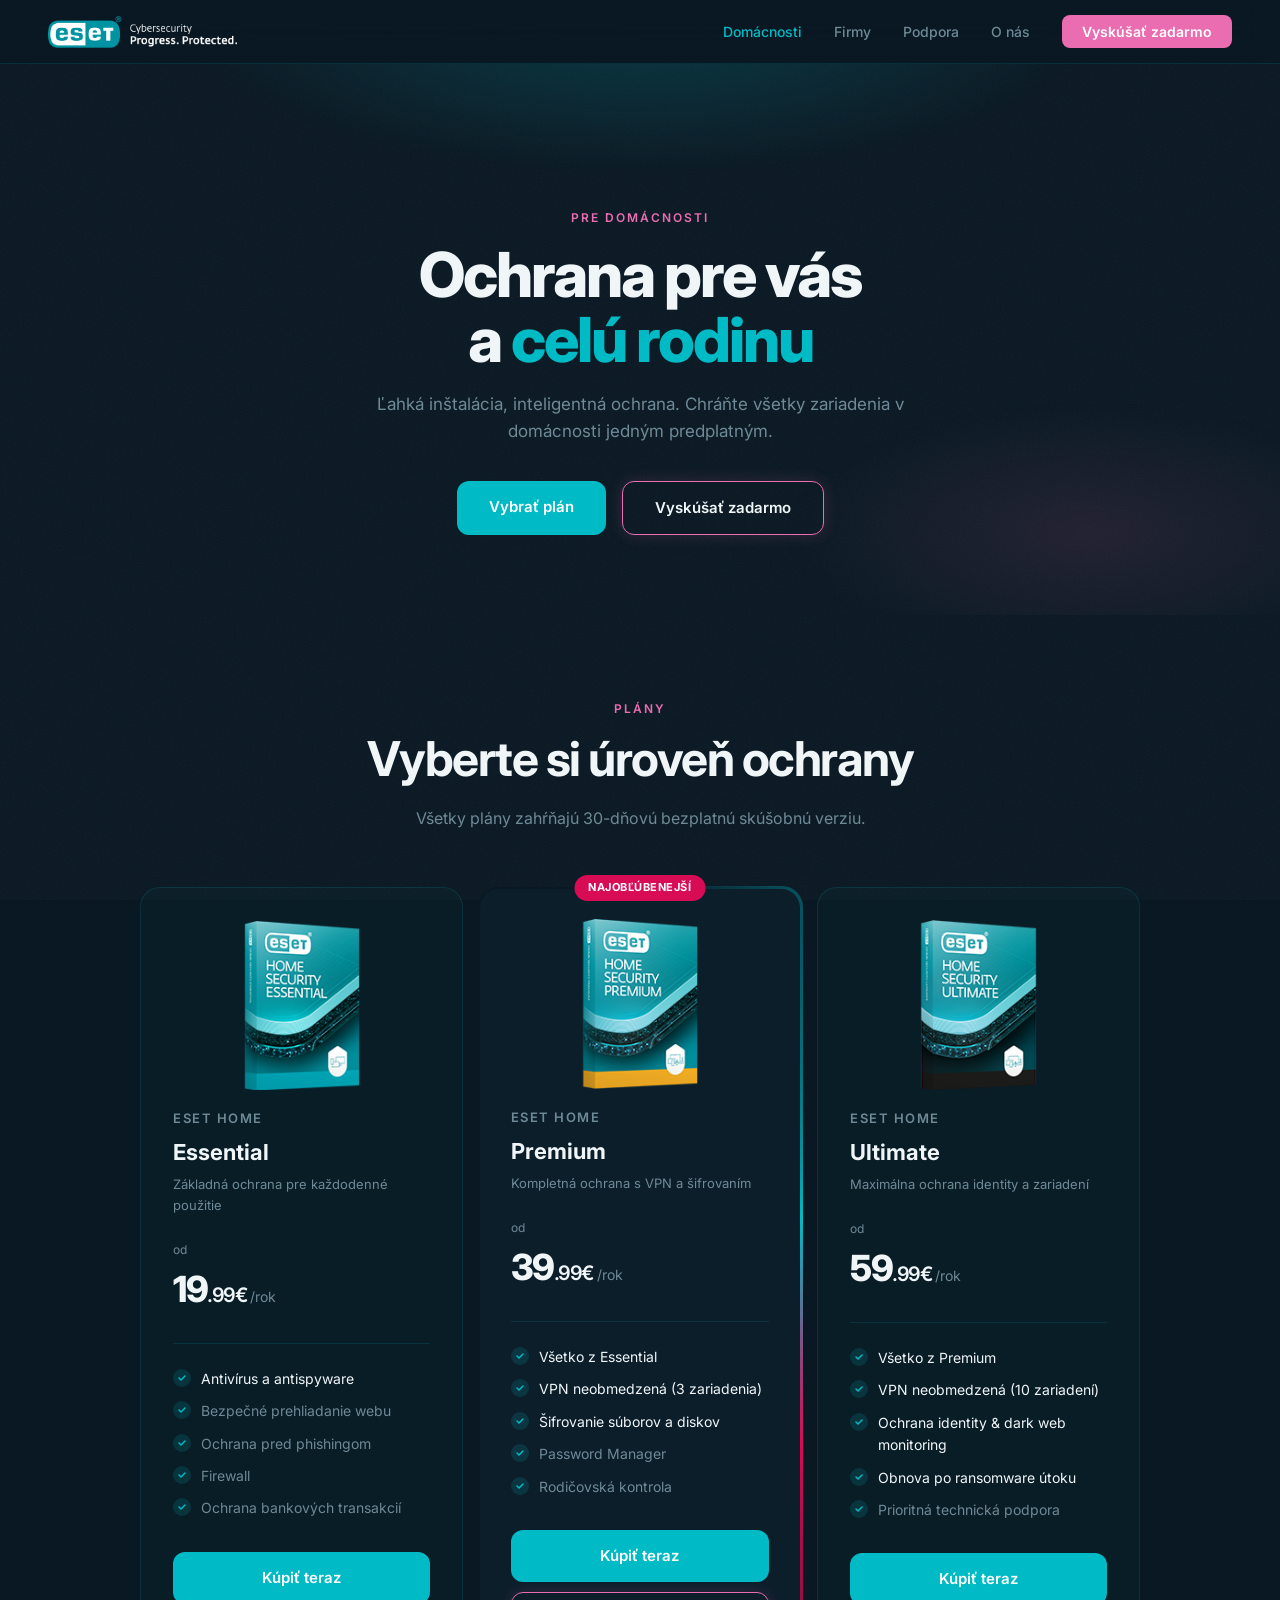
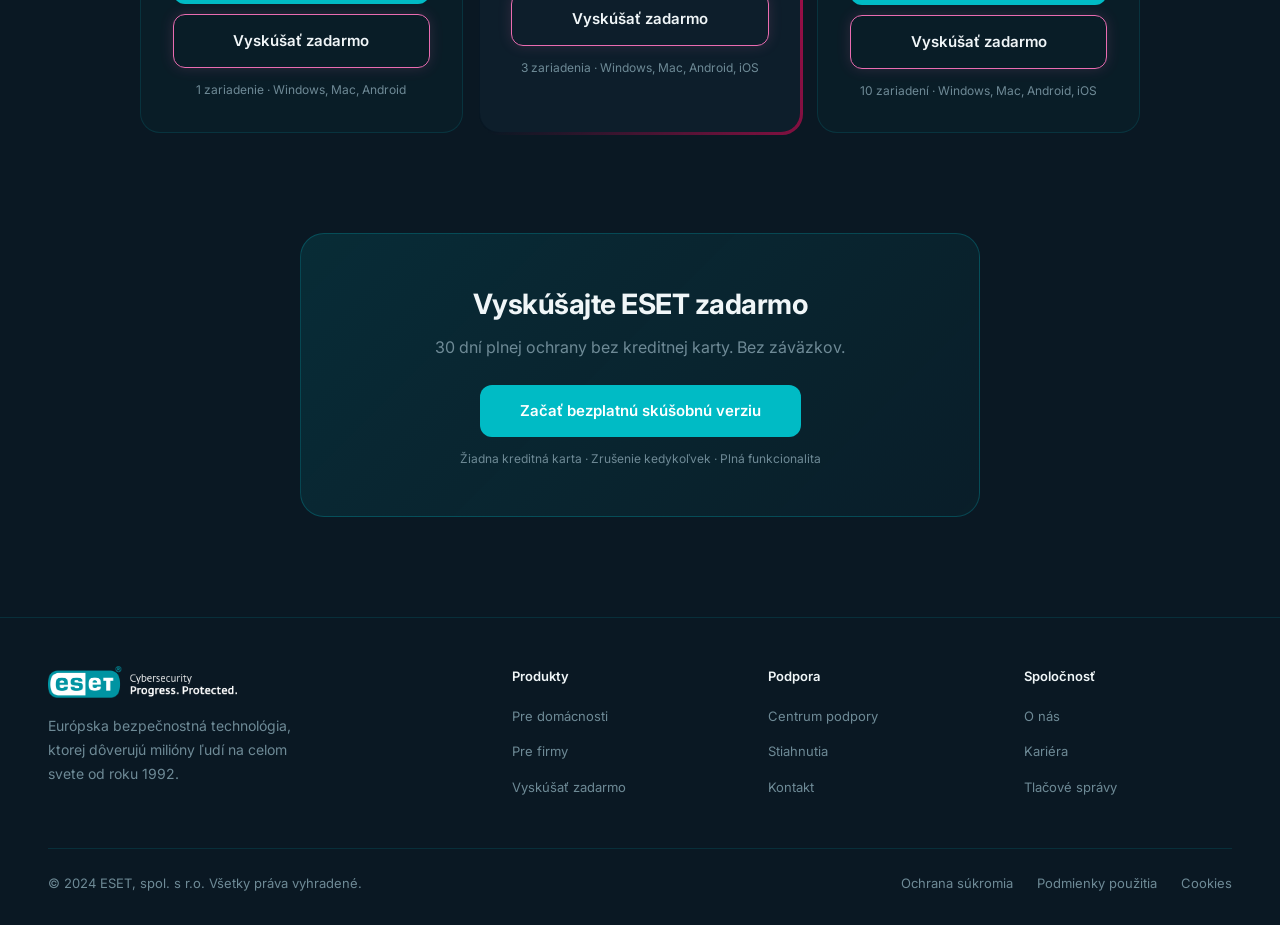
==== domacnosti.html @ 16eeedc4 "Rebuild nav with mobile-overlay fix + add subpages - Mobile menu moved outside <nav> as .mobile-nav " ====
<!DOCTYPE html>
<html lang="sk">
<head>
  <meta charset="UTF-8">
  <meta name="viewport" content="width=device-width, initial-scale=1.0">
  <title>ESET – Ochrana pre domácnosti</title>
  <link href="https://fonts.googleapis.com/css2?family=Inter:wght@300;400;500;600;700;800&display=swap" rel="stylesheet">
  <link rel="stylesheet" href="eset-redesign.css?v=20260508-sub">
</head>
<body>

  <div id="ambient"></div>

  <nav>
    <a href="index.html" class="nav-logo">
      <img src="eset-logo2.png" alt="ESET" style="height:32px;width:auto;">
    </a>
    <ul class="nav-links">
      <li><a href="domacnosti.html" style="color:#00BBC5">Domácnosti</a></li>
      <li><a href="firmy.html">Firmy</a></li>
      <li><a href="podpora.html">Podpora</a></li>
      <li><a href="o-nas.html">O nás</a></li>
      <li><a href="vybrat-plan.html" class="nav-cta">Vyskúšať zadarmo</a></li>
    </ul>
    <button class="nav-burger" id="navBurger" aria-label="Otvoriť menu" aria-expanded="false">
      <span></span><span></span><span></span>
    </button>
  </nav>
  <ul class="mobile-nav" id="mobileNav">
    <li><a href="domacnosti.html">Domácnosti</a></li>
    <li><a href="firmy.html">Firmy</a></li>
    <li><a href="podpora.html">Podpora</a></li>
    <li><a href="o-nas.html">O nás</a></li>
    <li><a href="vybrat-plan.html" class="nav-cta">Vyskúšať zadarmo</a></li>
  </ul>

  <!-- HERO -->
  <section class="page-hero">
    <div class="page-hero-bg"></div>
    <div class="page-hero-inner">
      <span class="section-label">Pre domácnosti</span>
      <h1 class="page-hero-title">Ochrana pre vás<br>a <em>celú rodinu</em></h1>
      <p class="page-hero-sub">Ľahká inštalácia, inteligentná ochrana. Chráňte všetky zariadenia v domácnosti jedným predplatným.</p>
      <div style="display:flex;gap:16px;justify-content:center;flex-wrap:wrap;">
        <a href="vybrat-plan.html" class="btn-hero-primary">Vybrať plán</a>
        <a href="vybrat-plan.html" class="btn-hero-secondary">Vyskúšať zadarmo</a>
      </div>
    </div>
  </section>

  <div class="section-glow-divider"></div>

  <!-- PRODUKTY -->
  <section class="products-section" style="padding-top:80px;">
    <div style="text-align:center;margin-bottom:56px;">
      <span class="section-label reveal">Plány</span>
      <h2 class="section-title reveal">Vyberte si úroveň ochrany</h2>
      <p class="section-sub reveal">Všetky plány zahŕňajú 30-dňovú bezplatnú skúšobnú verziu.</p>
    </div>
    <div class="cards-grid">

      <div class="card reveal">
        <img class="card-box" src="box-essential.png" alt="ESET HOME Security Essential" loading="lazy">
        <div class="card-name">ESET HOME</div>
        <div class="card-product">Essential</div>
        <div class="card-tagline">Základná ochrana pre každodenné použitie</div>
        <div class="card-price">
          <div class="price-label">od</div>
          <span class="price-amount">19<small style="font-size:20px;font-weight:600">.99€</small></span>
          <span class="price-period">/rok</span>
        </div>
        <div class="card-divider"></div>
        <ul class="feature-list">
          <li class="highlight"><span class="check"><svg viewBox="0 0 10 10" fill="none"><path d="M2 5l2 2 4-4" stroke="#00BBC5" stroke-width="1.5" stroke-linecap="round"/></svg></span>Antivírus a antispyware</li>
          <li><span class="check"><svg viewBox="0 0 10 10" fill="none"><path d="M2 5l2 2 4-4" stroke="#00BBC5" stroke-width="1.5" stroke-linecap="round"/></svg></span>Bezpečné prehliadanie webu</li>
          <li><span class="check"><svg viewBox="0 0 10 10" fill="none"><path d="M2 5l2 2 4-4" stroke="#00BBC5" stroke-width="1.5" stroke-linecap="round"/></svg></span>Ochrana pred phishingom</li>
          <li><span class="check"><svg viewBox="0 0 10 10" fill="none"><path d="M2 5l2 2 4-4" stroke="#00BBC5" stroke-width="1.5" stroke-linecap="round"/></svg></span>Firewall</li>
          <li><span class="check"><svg viewBox="0 0 10 10" fill="none"><path d="M2 5l2 2 4-4" stroke="#00BBC5" stroke-width="1.5" stroke-linecap="round"/></svg></span>Ochrana bankových transakcií</li>
        </ul>
        <a href="#" class="btn-primary">Kúpiť teraz</a>
        <a href="vybrat-plan.html" class="btn-secondary">Vyskúšať zadarmo</a>
        <div class="devices-info">1 zariadenie · Windows, Mac, Android</div>
      </div>

      <div class="card featured reveal">
        <div class="card-badge">NAJOBĽÚBENEJŠÍ</div>
        <img class="card-box" src="box-premium.png" alt="ESET HOME Security Premium" loading="lazy">
        <div class="card-name">ESET HOME</div>
        <div class="card-product">Premium</div>
        <div class="card-tagline">Kompletná ochrana s VPN a šifrovaním</div>
        <div class="card-price">
          <div class="price-label">od</div>
          <span class="price-amount">39<small style="font-size:20px;font-weight:600">.99€</small></span>
          <span class="price-period">/rok</span>
        </div>
        <div class="card-divider"></div>
        <ul class="feature-list">
          <li class="highlight"><span class="check"><svg viewBox="0 0 10 10" fill="none"><path d="M2 5l2 2 4-4" stroke="#00BBC5" stroke-width="1.5" stroke-linecap="round"/></svg></span>Všetko z Essential</li>
          <li class="highlight"><span class="check"><svg viewBox="0 0 10 10" fill="none"><path d="M2 5l2 2 4-4" stroke="#00BBC5" stroke-width="1.5" stroke-linecap="round"/></svg></span>VPN neobmedzená (3 zariadenia)</li>
          <li class="highlight"><span class="check"><svg viewBox="0 0 10 10" fill="none"><path d="M2 5l2 2 4-4" stroke="#00BBC5" stroke-width="1.5" stroke-linecap="round"/></svg></span>Šifrovanie súborov a diskov</li>
          <li><span class="check"><svg viewBox="0 0 10 10" fill="none"><path d="M2 5l2 2 4-4" stroke="#00BBC5" stroke-width="1.5" stroke-linecap="round"/></svg></span>Password Manager</li>
          <li><span class="check"><svg viewBox="0 0 10 10" fill="none"><path d="M2 5l2 2 4-4" stroke="#00BBC5" stroke-width="1.5" stroke-linecap="round"/></svg></span>Rodičovská kontrola</li>
        </ul>
        <a href="#" class="btn-primary">Kúpiť teraz</a>
        <a href="vybrat-plan.html" class="btn-secondary">Vyskúšať zadarmo</a>
        <div class="devices-info">3 zariadenia · Windows, Mac, Android, iOS</div>
      </div>

      <div class="card reveal">
        <img class="card-box" src="box-ultimate.png" alt="ESET HOME Security Ultimate" loading="lazy">
        <div class="card-name">ESET HOME</div>
        <div class="card-product">Ultimate</div>
        <div class="card-tagline">Maximálna ochrana identity a zariadení</div>
        <div class="card-price">
          <div class="price-label">od</div>
          <span class="price-amount">59<small style="font-size:20px;font-weight:600">.99€</small></span>
          <span class="price-period">/rok</span>
        </div>
        <div class="card-divider"></div>
        <ul class="feature-list">
          <li class="highlight"><span class="check"><svg viewBox="0 0 10 10" fill="none"><path d="M2 5l2 2 4-4" stroke="#00BBC5" stroke-width="1.5" stroke-linecap="round"/></svg></span>Všetko z Premium</li>
          <li class="highlight"><span class="check"><svg viewBox="0 0 10 10" fill="none"><path d="M2 5l2 2 4-4" stroke="#00BBC5" stroke-width="1.5" stroke-linecap="round"/></svg></span>VPN neobmedzená (10 zariadení)</li>
          <li class="highlight"><span class="check"><svg viewBox="0 0 10 10" fill="none"><path d="M2 5l2 2 4-4" stroke="#00BBC5" stroke-width="1.5" stroke-linecap="round"/></svg></span>Ochrana identity &amp; dark web monitoring</li>
          <li class="highlight"><span class="check"><svg viewBox="0 0 10 10" fill="none"><path d="M2 5l2 2 4-4" stroke="#00BBC5" stroke-width="1.5" stroke-linecap="round"/></svg></span>Obnova po ransomware útoku</li>
          <li><span class="check"><svg viewBox="0 0 10 10" fill="none"><path d="M2 5l2 2 4-4" stroke="#00BBC5" stroke-width="1.5" stroke-linecap="round"/></svg></span>Prioritná technická podpora</li>
        </ul>
        <a href="#" class="btn-primary">Kúpiť teraz</a>
        <a href="vybrat-plan.html" class="btn-secondary">Vyskúšať zadarmo</a>
        <div class="devices-info">10 zariadení · Windows, Mac, Android, iOS</div>
      </div>

    </div>
  </section>

  <div class="section-glow-divider"></div>

  <!-- BANNER -->
  <div class="trial-wrap">
    <div class="trial-banner">
      <h3>Vyskúšajte ESET zadarmo</h3>
      <p>30 dní plnej ochrany bez kreditnej karty. Bez záväzkov.</p>
      <a href="vybrat-plan.html" class="btn-primary">Začať bezplatnú skúšobnú verziu</a>
      <div class="trial-note">Žiadna kreditná karta · Zrušenie kedykoľvek · Plná funkcionalita</div>
    </div>
  </div>

  <!-- FOOTER -->
  <footer>
    <div class="footer-top">
      <div class="footer-brand">
        <a href="index.html" class="nav-logo"><img src="eset-logo2.png" alt="ESET" style="height:32px;width:auto;"></a>
        <p>Európska bezpečnostná technológia, ktorej dôverujú milióny ľudí na celom svete od roku 1992.</p>
      </div>
      <div class="footer-col"><h4>Produkty</h4><ul>
        <li><a href="domacnosti.html">Pre domácnosti</a></li>
        <li><a href="firmy.html">Pre firmy</a></li>
        <li><a href="vybrat-plan.html">Vyskúšať zadarmo</a></li>
      </ul></div>
      <div class="footer-col"><h4>Podpora</h4><ul>
        <li><a href="podpora.html">Centrum podpory</a></li>
        <li><a href="podpora.html#downloads">Stiahnutia</a></li>
        <li><a href="podpora.html#contact">Kontakt</a></li>
      </ul></div>
      <div class="footer-col"><h4>Spoločnosť</h4><ul>
        <li><a href="o-nas.html">O nás</a></li>
        <li><a href="#">Kariéra</a></li>
        <li><a href="#">Tlačové správy</a></li>
      </ul></div>
    </div>
    <div class="footer-bottom">
      <span>© 2024 ESET, spol. s r.o. Všetky práva vyhradené.</span>
      <div style="display:flex;gap:24px;"><a href="#">Ochrana súkromia</a><a href="#">Podmienky použitia</a><a href="#">Cookies</a></div>
    </div>
  </footer>

  <script>
    (function () {
      var burger = document.getElementById('navBurger');
      var menu   = document.getElementById('mobileNav');
      if (!burger || !menu) return;
      burger.addEventListener('click', function () {
        var open = menu.classList.toggle('open');
        burger.setAttribute('aria-expanded', open ? 'true' : 'false');
      });
      menu.querySelectorAll('a').forEach(function (a) {
        a.addEventListener('click', function () {
          menu.classList.remove('open');
          burger.setAttribute('aria-expanded', 'false');
        });
      });
      document.addEventListener('click', function (e) {
        if (!burger.contains(e.target) && !menu.contains(e.target)) {
          menu.classList.remove('open');
          burger.setAttribute('aria-expanded', 'false');
        }
      });
    })();

    /* Scroll reveal */
    (function () {
      var io = new IntersectionObserver(function(entries) {
        entries.forEach(function(e) {
          if (e.isIntersecting) { e.target.classList.add('in'); io.unobserve(e.target); }
        });
      }, { threshold: 0.15 });
      document.querySelectorAll('.reveal').forEach(function(el) { io.observe(el); });
    })();
  </script>
</body>
</html>
---- eset-redesign.css ----
/* =============================================================================
   ESET REDESIGN — Hlavný stylesheet
   Súbor: eset-redesign.css
   Prepojený s: eset-redesign.html cez <link rel="stylesheet" href="eset-redesign.css">
   ============================================================================= */


/* =============================================================================
   1. RESET & BOX MODEL
   -----------------------------------------------------------------------------
   ČO ROBÍ: Odstraňuje predvolené margin/padding všetkých prvkov a nastavuje
   box-sizing: border-box — čo znamená, že padding a border sa počítajú DO šírky
   prvku, nie navyše. Toto je štandardná základňa pre každý moderný projekt.

   ČO MÔŽEŠ MENIŤ:
   - Nič tu zvyčajne meniť nechceš, ide o nulový základ.

   PREPOJENÉ PRVKY: Každý HTML element (*), vrátane pseudo-elementov ::before a ::after
   ============================================================================= */
*, *::before, *::after {
  box-sizing: border-box;
  margin: 0;
  padding: 0;
}


/* =============================================================================
   2. DESIGN TOKENS — CSS CUSTOM PROPERTIES (premenné)
   -----------------------------------------------------------------------------
   ČO ROBÍ: Definuje globálne farebné premenné (tokeny) z oficiálnej ESET Brand
   palety 2023. Všetky farby na stránke sa odvolávajú na tieto premenné —
   stačí zmeniť jednu hodnotu tu a zmení sa všade.

   ČO MÔŽEŠ MENIŤ:
   - --teal-bright (#00BBC5): hlavná tyrkysová farba, CTA tlačidlá, linky, akcenty
   - --crimson (#D80B55): červená, používa sa na badge "Najobľúbenejší"
   - --crimson-light (#EA6CB1): ružová, sekundárne CTA, akcentový kontrast
   - --orange (#FEAA3A): hodnotenie hviezdičkami (★)
   - --dark (#0A1823): farba pozadia celej stránky
   - --text (#F0F6F8): farba základného textu
   - --text-muted (#6E8A96): šedivý/tlmený text (popisky, taglines)
   - --border: polopriesvitná tyrkysová linka — oddeľovače, okraje kariet
   - --card-bg: veľmi jemné tyrkysové pozadie kariet

   PREPOJENÉ PRVKY: :root (globálny selektor, dostupný všade)
   ============================================================================= */
:root {
  /* ESET Brand Turquoise škála */
  --teal-heavy:  #004B55;
  --teal-dark:   #00717F;
  --teal-mid:    #0095A1;
  --teal-bright: #00BBC5;
  --teal-light:  #87CFD3;

  /* ESET akcentové farby */
  --crimson:       #D80B55;
  --crimson-light: #EA6CB1;
  --orange:        #FEAA3A;
  --blue:          #00C0F2;

  /* ESET neutrálne tóny */
  --dark:       #0A1823;
  --dark-2:     #0d1e2b;
  --dark-3:     #122432;
  --blue-grey:  #414D55;
  --mid-grey:   #939BA1;
  --sky-grey:   #BDCFD7;
  --text:       #F0F6F8;
  --text-muted: #6E8A96;

  /* Sémantické aliasy — používaj tieto v komponentoch */
  --primary:      var(--teal-bright);
  --primary-dark: var(--teal-mid);
  --border:       rgba(0, 187, 197, 0.14);
  --card-bg:      rgba(0, 187, 197, 0.03);
  --glow:         rgba(0, 187, 197, 0.15);
}


/* =============================================================================
   3. GLOBÁLNE ŠTÝLY — html a body
   -----------------------------------------------------------------------------
   ČO ROBÍ: Nastavuje základný font, tmavé pozadie, svetlý text a plynné
   scrollovanie. overflow-x: hidden zabraňuje horizontálnemu scrollu,
   ktorý by mohli spôsobiť dekoratívne SVG progress shapes.

   ČO MÔŽEŠ MENIŤ:
   - font-family: prepni na iný Google font (napr. 'Syne' alebo 'Space Grotesk')
   - background (var(--dark)): farba pozadia celej stránky
   - line-height (1.6): výška riadku — väčšie číslo = vzduchy text

   PREPOJENÉ PRVKY: <html>, <body>
   ============================================================================= */
html {
  scroll-behavior: smooth;
  overflow-x: hidden;
}

body {
  font-family: 'Inter', sans-serif;
  background: var(--dark);
  color: var(--text);
  line-height: 1.6;
  overflow-x: hidden;
  width: 100%;
}


/* =============================================================================
   4. NAVIGÁCIA (NAVBAR)
   -----------------------------------------------------------------------------
   ČO ROBÍ: Fixa navigáciu na vrch obrazovky (position: fixed). Má
   polopriesvitné tmavé pozadie s blur efektom (glassmorphism) — obsah stránky
   pod ňou sa rozmaže. Vždy viditeľná aj pri scrollovaní.

   ČO MÔŽEŠ MENIŤ:
   - height (64px): výška navbaru — ak zmeníš, treba aj .scan-hud top: hodnotu
   - padding (0 48px): horizontálny odstup obsahu od okrajov
   - background rgba(10,24,35, 0.85): priehľadnosť navbaru (0.85 = 85% nepriehľadný)
   - backdrop-filter blur(16px): intenzita rozmazania pozadia pod navbarom
   - z-index (101): navbar musí byť nad všetkým ostatným

   PREPOJENÉ PRVKY: <nav> v HTML
   ============================================================================= */
nav {
  position: fixed;
  top: 0; left: 0; right: 0;
  z-index: 101;
  display: flex;
  align-items: center;
  justify-content: space-between;
  padding: 0 48px;
  height: 64px;
  background: rgba(10, 24, 35, 0.85);
  backdrop-filter: blur(16px);
  border-bottom: 1px solid var(--border);
  overflow: visible;
}

/* Logo wrapper odkaz */
.nav-logo {
  display: flex;
  align-items: center;
  gap: 10px;
  text-decoration: none;
}

/* Ikonka vedľa loga (fallback — používa sa len ak nie je obrázok) */
.nav-logo-icon {
  width: 32px;
  height: 32px;
  background: var(--primary);
  border-radius: 8px;
  display: flex;
  align-items: center;
  justify-content: center;
  font-weight: 800;
  font-size: 14px;
  color: white;
  letter-spacing: -0.5px;
}

/* Textový názov vedľa loga */
.nav-logo-text {
  font-weight: 700;
  font-size: 18px;
  color: var(--text);
  letter-spacing: 0.5px;
}

/* Zoznam odkazov v strede/pravo navbaru */
.nav-links {
  display: flex;
  align-items: center;
  gap: 32px;       /* vzdialenosť medzi položkami */
  list-style: none;
}

.nav-links a {
  color: var(--text-muted);
  text-decoration: none;
  font-size: 14px;
  font-weight: 500;
  transition: color 0.2s;
}

.nav-links a:hover { color: var(--text); }

/* CTA tlačidlo v navbare ("Vyskúšať zadarmo") */
.nav-cta {
  background: var(--crimson-light);
  color: white !important;
  padding: 8px 20px;
  border-radius: 8px;
  font-weight: 600 !important;
  transition: background 0.2s, box-shadow 0.2s !important;
}

.nav-cta:hover {
  background: #d45a9e !important;
  box-shadow: 0 4px 16px rgba(234, 108, 177, 0.3) !important;
}

/* Burger — visible only on mobile */
.nav-burger {
  display: none;
  background: transparent;
  border: 0;
  cursor: pointer;
  width: 40px;
  height: 40px;
  padding: 8px;
  position: relative;
}
.nav-burger span {
  display: block;
  width: 22px;
  height: 2px;
  margin: 4px auto;
  background: var(--text);
  border-radius: 2px;
  transition: transform 0.25s, opacity 0.25s;
}
.nav-burger[aria-expanded="true"] span:nth-child(1) {
  transform: translateY(6px) rotate(45deg);
}
.nav-burger[aria-expanded="true"] span:nth-child(2) {
  opacity: 0;
}
.nav-burger[aria-expanded="true"] span:nth-child(3) {
  transform: translateY(-6px) rotate(-45deg);
}

@media (max-width: 768px) {
  nav {
    padding: 0 20px;
  }
  .nav-links { display: none; }
  .nav-burger { display: block; }

  /* ── HERO mobile ── */
  .hero {
    padding: 100px 20px 60px;
  }
  .hero h1 {
    font-size: clamp(34px, 9vw, 46px);
    letter-spacing: -1.5px;
    line-height: 1.08;
  }
  .hero-sub {
    font-size: 15px;
    line-height: 1.55;
    margin-bottom: 28px;
    padding: 0 4px;
  }

  /* Badge ticker — fluid width, smaller text */
  .hero-badge {
    width: auto;
    max-width: 96vw;
    font-size: 11px;
    padding: 5px 14px;
    perspective: 380px;
  }
  .ticker-status { font-size: 10px; }
  .ticker-text {
    width: 200px;
    font-size: 11px;
  }

  /* CTAs stack vertically */
  .hero-ctas {
    flex-direction: column;
    width: 100%;
    max-width: 320px;
    gap: 10px;
    margin-bottom: 36px;
  }
  .btn-hero-primary,
  .btn-hero-secondary {
    width: 100%;
    text-align: center;
    padding: 13px 20px;
    font-size: 14px;
  }

  /* Awards image */
  .hero-badges {
    margin-top: 24px;
    margin-bottom: 22px;
  }
  .hero-badges-img {
    max-width: 78vw;
  }

  /* Stats: drop divider, tighter layout */
  .hero-stats {
    gap: 16px;
    width: 100%;
    justify-content: space-around;
    margin-bottom: 0;
  }
  .stat { flex: 1; max-width: 110px; min-width: 0; }
  .stat-num {
    font-size: 19px;
    letter-spacing: -0.5px;
    font-variant-numeric: tabular-nums;
  }
  .stat-label {
    font-size: 10px;
    line-height: 1.3;
    white-space: normal;
  }
  .stat-divider { display: none; }

  /* Hero render on mobile — transparent PNG (rembg cut), no blend mode,
     subtle teal drop-shadow for atmosphere */
  .hero-render {
    opacity: 0.40;
    mix-blend-mode: normal;
    object-position: 35% 50%;
    animation: heroRenderZoomMobile 50s ease-in-out infinite;
    -webkit-mask-image: none;
            mask-image: none;
    filter:
      drop-shadow(0 0 24px rgba(0, 187, 197, 0.40))
      drop-shadow(0 0 60px rgba(0, 187, 197, 0.20));
  }

  /* Scan HUD on mobile — fixed INSIDE navbar (between logo and burger), can't collide with hero pill */
  .scan-hud {
    position: fixed;
    top: 18px;
    right: 60px;          /* leave space for burger (burger ~40px wide at right:20px) */
    left: auto;
    bottom: auto;
    gap: 2px;
    z-index: 110;         /* above navbar's z-index 101 */
    align-items: flex-end;
  }
  .hud-label { font-size: 8px; letter-spacing: 1.5px; }
  .hud-val   { font-size: 10px; }
  .hud-bar   { width: 50px; height: 1.5px; }
  .hud-dot   { width: 4px; height: 4px; }

  /* Main content (ticker, headline, sub, CTAs) — nudged UP */
  .hero-badge,
  .hero h1,
  .hero-sub,
  .hero-ctas {
    position: relative;
    top: 30px;
  }
  /* Awards + stats — downward nudge */
  .hero-badges,
  .hero-stats {
    position: relative;
    top: 60px;
  }
}

/* Mobile — no horizontal translate; tight Y motion within safe bounds.
   Pill curve stays fully inside viewport at all times. */
@keyframes heroRenderZoomMobile {
  0%, 100% { transform: scale(1.40); }
  50%      { transform: translate(0, -30px) scale(1.55); }
}

/* ── Small phones (≤430px) ── */
@media (max-width: 430px) {
  .hero h1  { font-size: clamp(30px, 8.5vw, 40px); }
  .hero-sub { font-size: 14px; }
  .ticker-text { width: 170px; font-size: 10px; }
  .ticker-status { font-size: 9px; letter-spacing: 0.6px; }
  .hero-badge { padding: 4px 12px; }
  .stat-num { font-size: 20px; }
  .stat-label { font-size: 10px; }
  .hero-stats { gap: 12px; }
}

/* ── Very small (≤360px) ── */
@media (max-width: 360px) {
  .hero { padding: 96px 16px 56px; }
  .hero h1 { font-size: 28px; }
  .ticker-text { width: 145px; font-size: 9px; }
  .stat-num { font-size: 18px; }
  .stat-label { font-size: 9px; }
}


/* =============================================================================
   5. HERO SEKCIA — kontajner
   -----------------------------------------------------------------------------
   ČO ROBÍ: Nastavuje hero na celú výšku okna (100vh), centruje obsah
   vertikálne aj horizontálne. overflow: hidden orezáva dekoratívne elementy
   (SVG shield, canvas), aby nevyčnievali von.

   ČO MÔŽEŠ MENIŤ:
   - min-height (100vh): zmenši na 85vh ak chceš kratší hero
   - padding-top (120px): priestor nad obsahom (navbar má 64px, takže 120px je bezpečné)
   - padding-bottom (80px): priestor pod obsahom hero pred ďalšou sekciou

   PREPOJENÉ PRVKY: <section class="hero"> v HTML
   ============================================================================= */
.hero {
  min-height: 100vh;
  display: flex;
  flex-direction: column;
  align-items: center;
  justify-content: center;
  text-align: center;
  padding: 120px 24px 80px;
  position: relative;
  overflow: visible;
  /* clip top + sides hard, but allow bottom overflow ~30vh into next section */
  clip-path: inset(0 0 -30vh 0);
  cursor: pointer;
}


/* Gradientové pozadie hero — vrstvené radiálne gradienty */
/* ČO ROBÍ: Vytvára farebné svietiace oblasti v hero — tyrkys hore, ružová dole-vľavo */
/* ČO MÔŽEŠ MENIŤ: opacity (0.28, 0.12, 0.18) — intenzita svitu každej oblasti */
.hero-bg {
  position: absolute;
  inset: 0;
  background:
    radial-gradient(ellipse 70% 55% at 50% -5%, rgba(0, 149, 161, 0.28) 0%, transparent 60%),
    radial-gradient(ellipse 40% 40% at 15% 85%, rgba(216, 11, 85, 0.12) 0%, transparent 60%),
    radial-gradient(ellipse 50% 50% at 90% 70%, rgba(0, 75, 85, 0.18) 0%, transparent 60%);
}

/* Transparent-bg cyber render — slow ken-burns zoom */
.hero-render {
  position: absolute;
  inset: 0;
  width: 100%;
  height: 100%;
  object-fit: cover;
  object-position: 50% 40%;
  opacity: 0.38;
  pointer-events: none;
  z-index: 0;
  transform-origin: 50% 40%;
  animation: heroRenderZoom 50s ease-in-out infinite;
  filter:
    drop-shadow(0 0 60px rgba(0, 187, 197, 0.40))
    drop-shadow(0 0 140px rgba(0, 187, 197, 0.22));
}

@keyframes heroRenderZoom {
  0%, 100% { transform: scale(1.30); }
  50%      { transform: translate(0, -40px) scale(1.50); }
}


/* =============================================================================
   6. HERO CANVAS — particle network
   -----------------------------------------------------------------------------
   ČO ROBÍ: Fullscreen canvas element pre animovanú sieť bodov (particles)
   a scan líniu. Celá animácia beží v JavaScripte na konci HTML súboru.

   ČO MÔŽEŠ MENIŤ (v JS sekcii v HTML, nie tu):
   - COUNT (68): počet bodov v sieti — viac = hustejšia sieť, ale náročnejšie
   - LINK_DIST (128): maximálna vzdialenosť pre spojenie bodov líniou
   - SPEED (0.26): rýchlosť pohybu bodov
   - SCAN_DUR (6500): trvanie jedného scanu v ms (6.5 sekundy)
   - HOLD_DUR (1800): pauza na konci scanu pred reštartom

   PREPOJENÉ PRVKY: <canvas id="hero-canvas"> v HTML
   ============================================================================= */
#hero-canvas {
  position: absolute;
  inset: 0;
  width: 100%;
  height: 100%;
}


/* =============================================================================
   7. SCAN HUD — bezpečnostný status displej
   -----------------------------------------------------------------------------
   ČO ROBÍ: Malý UI prvok v pravom hornom rohu hero sekcie, ktorý zobrazuje
   stav skenovania (INICIALIZÁCIA → SKENUJE → BEZPEČNÉ). Animuje sa synchrónne
   s canvas scan líniou. pointer-events: none zabraňuje blokovaniu kliknutí.

   ČO MÔŽEŠ MENIŤ:
   - top (88px): vzdialenosť od vrchu okna — musí byť aspoň 64px (výška navbaru)
   - right (32px): vzdialenosť od pravého okraja
   - Farby v .hud-label.safe (#4ade80): zelená farba pri "BEZPEČNÉ" stave

   PREPOJENÉ PRVKY: <div class="scan-hud" id="scan-hud"> a jeho potomkovia
   ============================================================================= */
.scan-hud {
  position: absolute;
  top: 88px;
  right: 32px;
  display: flex;
  flex-direction: column;
  align-items: flex-end;
  gap: 4px;
  z-index: 2;
  pointer-events: none;
  font-family: 'Inter', monospace;
}

.hud-row {
  display: flex;
  align-items: center;
  gap: 8px;
}

/* Štítok stavu (INICIALIZÁCIA / SKENUJE / BEZPEČNÉ) */
.hud-label {
  font-size: 9px;
  font-weight: 700;
  letter-spacing: 2px;
  text-transform: uppercase;
  color: var(--teal-bright);
  opacity: 0.7;
}

/* Zelená verzia pri dokončenom skene */
.hud-label.safe { color: #4ade80; }

/* Percentuálna hodnota / "0 HROZIEB" */
.hud-val {
  font-size: 11px;
  font-weight: 700;
  color: var(--text);
  letter-spacing: 1px;
  font-variant-numeric: tabular-nums;
}

/* Progress bar kontajner */
.hud-bar {
  width: 80px;
  height: 2px;
  background: rgba(0, 187, 197, 0.15);
  border-radius: 2px;
  overflow: hidden;
}

/* Výplň progress baru — animuje sa cez JS (style.width) */
.hud-bar-fill {
  height: 100%;
  background: linear-gradient(90deg, #00BBC5, #EA6CB1);
  border-radius: 2px;
  transition: width 0.1s linear;
}

/* Pulzujúci indikátor bodka */
.hud-dot {
  width: 5px;
  height: 5px;
  border-radius: 50%;
  background: var(--teal-bright);
  animation: pulse 1.2s infinite;
}

/* Zelená statická bodka pri "BEZPEČNÉ" */
.hud-dot.safe { background: #4ade80; animation: none; }


/* =============================================================================
   9. HERO — mriežka pozadia (grid)
   -----------------------------------------------------------------------------
   ČO ROBÍ: Jemná tyrkysová čiarkovaná mriežka v hero pozadí, viditeľná len
   v strede (mask-image ju fadeuje pri okrajoch). Čisto dekoratívna.

   ČO MÔŽEŠ MENIŤ:
   - background-size (56px 56px): veľkosť bunky mriežky
   - rgba opacity (0.05): viditeľnosť mriežky — viac = výraznejšia
   - mask-image elipsa: zmeň % hodnoty pre väčšiu/menšiu viditeľnú oblasť

   PREPOJENÉ PRVKY: <div class="hero-grid"> vnútri .hero
   ============================================================================= */
.hero-grid {
  position: absolute;
  inset: 0;
  background-image:
    linear-gradient(rgba(0, 187, 197, 0.05) 1px, transparent 1px),
    linear-gradient(90deg, rgba(0, 187, 197, 0.05) 1px, transparent 1px);
  background-size: 56px 56px;
  mask-image: radial-gradient(ellipse 90% 90% at 50% 50%, black 20%, transparent 80%);
}


/* =============================================================================
   10. HERO — shield watermark
   -----------------------------------------------------------------------------
   ČO ROBÍ: Veľký polopriesvitný SVG štít za textom hero sekcie. Pôsobí ako
   vodotlač / brand element. opacity: 0.055 ho robí sotva viditeľným — zámerné.

   ČO MÔŽEŠ MENIŤ:
   - opacity (0.055): zvýš na 0.10 pre viditeľnejší štít
   - width/height (520px / 580px): veľkosť štítu
   - right (-60px): posun vpravo — záporné vyčnieva mimo container
   - top / translateY: vertikálne zarovnanie

   PREPOJENÉ PRVKY: <svg class="hero-shield"> v HTML
   ============================================================================= */
.hero-shield {
  display: none;
}


/* =============================================================================
   11. HERO — badge, animácia pulse
   -----------------------------------------------------------------------------
   ČO ROBÍ: Malá pilulka nad nadpisom ("30 rokov na čele kybernetickej...").
   Obsahuje pulzujúcu bodku (animácia pulse). Z-index 2 zabezpečuje, že je
   nad canvas a grid vrstvami.

   ČO MÔŽEŠ MENIŤ:
   - background rgba opacity: priehľadnosť pilulky
   - font-size (13px): veľkosť textu v badge
   - margin-bottom (32px): vzdialenosť pod badge pred nadpisom

   PREPOJENÉ PRVKY: <div class="hero-badge"> a <span class="hero-badge-dot">
   ============================================================================= */
.hero-badge {
  display: inline-flex;
  align-items: center;
  gap: 8px;
  background: rgba(0, 187, 197, 0.1);
  border: 1px solid rgba(0, 187, 197, 0.3);
  color: var(--teal-light);
  font-size: 13px;
  font-weight: 500;
  padding: 6px 16px;
  border-radius: 100px;
  margin-bottom: 32px;
  position: relative;
}

.hero-badge-dot {
  width: 6px;
  height: 6px;
  background: var(--crimson-light);
  border-radius: 50%;
  animation: pulse 2s infinite;
}

/* Keyframe animácia — zdieľaná s .hud-dot */
@keyframes pulse {
  0%, 100% { opacity: 1; transform: scale(1); }
  50% { opacity: 0.5; transform: scale(1.3); }
}

/* Všetky obsahové elementy hero musia byť nad canvas (z-index: 2) */
.hero-badge, .hero h1, .hero-sub, .hero-ctas, .hero-badges, .hero-stats {
  position: relative;
  z-index: 2;
}

/* =============================================================================
   11b. HERO — security award badges
   -----------------------------------------------------------------------------
   ČO ROBÍ: Pás s oceneniami (AV-TEST, SE Labs AAA, AV-Comparatives, Canalys)
   medzi CTA tlačidlami a štatistikami. Obrázok je PNG s transparentným
   pozadím — odtiene šedej sa na tmavom pozadí javia ako biele/svetlosivé.

   ČO MÔŽEŠ MENIŤ:
   - .hero-badges-img max-width (560px): šírka pásu odznakov
   - opacity (0.55): viditeľnosť — zvýš pre výraznejšie odznaky
   - margin-bottom (40px): medzera pod odznakami pred štatistikami

   PREPOJENÉ PRVKY: <div class="hero-badges"> a <img class="hero-badges-img">
   ============================================================================= */
/* Ghost spacer — preserves the height that badges+stats used to take
   in flex flow, so main-content centering doesn't shift down */
.hero-flex-spacer {
  height: 230px;
  pointer-events: none;
  flex-shrink: 0;
}

/* Awards + stats — absolute, lower in hero
   (doesn't grow hero, doesn't move centered main) */
.hero-bottom-bar {
  position: absolute;
  left: 0; right: 0;
  bottom: 200px;
  display: flex;
  flex-direction: column;
  align-items: center;
  gap: 24px;
  padding: 0 24px;
  z-index: 5;
  pointer-events: none;
}
.hero-bottom-bar > * { pointer-events: auto; }

.hero-badges {
  margin-bottom: 0;
}

.hero-badges-img {
  max-width: 560px;
  width: 100%;
  opacity: 0.55;
  filter: brightness(1.1);
}


/* =============================================================================
   12. HERO — nadpis h1
   -----------------------------------------------------------------------------
   ČO ROBÍ: Hlavný nadpis hero sekcie. clamp() zabezpečuje fluid typography —
   automaticky sa zmenšuje na mobiloch a rastie na veľkých displejoch.
   .accent trieda zvýrazní slovo tyrkysovou farbou s podčiarknutím gradientom.

   ČO MÔŽEŠ MENIŤ:
   - clamp(42px, 6vw, 82px): min/preferovaná/max veľkosť písma
   - letter-spacing (-2.5px): záporná medzera — tesný moderný look; zmeň na 0 pre normálny
   - .accent::after gradient: farby podčiarkovania — ľavá farba (crimson), pravá (teal)

   PREPOJENÉ PRVKY: <h1> v .hero, <span class="accent"> vnútri h1
   ============================================================================= */
.hero h1 {
  font-size: clamp(42px, 6vw, 82px);
  font-weight: 800;
  line-height: 1.05;
  letter-spacing: -2.5px;
  margin-bottom: 24px;
  position: relative;
  text-shadow:
    0 2px 30px rgba(10, 24, 35, 0.85),
    0 0 70px rgba(10, 24, 35, 0.65),
    0 0 100px rgba(0, 187, 197, 0.22);
}

.hero-sub {
  text-shadow:
    0 1px 14px rgba(10, 24, 35, 0.8),
    0 0 40px rgba(10, 24, 35, 0.55);
}

.hero h1 .accent {
  color: var(--teal-bright);
  position: relative;
}

/* Gradientová podčiara pod akcentovaným textom */
.hero h1 .accent::after {
  content: '';
  position: absolute;
  bottom: -4px;
  left: 0; right: 0;
  height: 3px;
  background: linear-gradient(90deg, var(--crimson), var(--teal-bright), transparent);
  border-radius: 2px;
}


/* =============================================================================
   13. HERO — podnadpis, CTA tlačidlá, štatistiky
   -----------------------------------------------------------------------------
   ČO ROBÍ: Popis pod nadpisom, dve akčné tlačidlá, a tri štatistiky
   (99.9%, 11 R&D centier, 4.6★) oddelené vertikálnymi čiarkami.

   ČO MÔŽEŠ MENIŤ:
   - .hero-sub max-width (560px): šírka textu popisu — užšie = kratšie riadky
   - .btn-hero-primary background (var(--primary)): farba hlavného CTA
   - .btn-hero-secondary border-color: farba rámčeka sekundárneho CTA
   - .hero-stats gap (48px): vzdialenosť medzi štatistikami
   - .stat-num font-size (28px): veľkosť čísla v štatistike

   PREPOJENÉ PRVKY:
   - <p class="hero-sub">
   - <div class="hero-ctas"> obsahujúci .btn-hero-primary a .btn-hero-secondary
   - <div class="hero-stats"> obsahujúci .stat-num, .stat-label, .stat-divider
   ============================================================================= */
.hero-sub {
  font-size: clamp(16px, 2vw, 20px);
  color: var(--text-muted);
  max-width: 560px;
  margin-bottom: 48px;
  font-weight: 400;
  position: relative;
}

.hero-ctas {
  display: flex;
  gap: 12px;
  margin-bottom: 48px;
  position: relative;
}

/* Primárne CTA tlačidlo — tyrkysové, celé zafarbené */
.btn-hero-primary {
  padding: 14px 32px;
  background: var(--primary);
  color: white;
  border-radius: 12px;
  font-size: 15px;
  font-weight: 600;
  text-decoration: none;
  transition: background 0.2s, box-shadow 0.2s;
}

.btn-hero-primary:hover {
  background: var(--primary-dark);
  box-shadow: 0 8px 28px rgba(0, 187, 197, 0.3);
}

/* Sekundárne CTA tlačidlo — outline ružové */
.btn-hero-secondary {
  padding: 14px 32px;
  background: transparent;
  color: var(--text);
  border: 1.5px solid rgba(234, 108, 177, 1);
  border-radius: 12px;
  font-size: 15px;
  font-weight: 600;
  text-decoration: none;
  transition: all 0.2s;
  box-shadow: 0 0 16px rgba(234, 108, 177, 0.18);
}

.btn-hero-secondary:hover {
  background: rgba(234, 108, 177, 0.10);
  border-color: #f090c8;
  color: #fff;
  box-shadow: 0 4px 24px rgba(234, 108, 177, 0.32);
}

/* Štatistiky pod tlačidlami */
.hero-stats {
  display: flex;
  gap: 48px;
  margin-bottom: 0;
  position: relative;
}

.stat { text-align: center; }

.stat-num {
  font-size: 28px;
  font-weight: 800;
  color: var(--text);
  letter-spacing: -1px;
  line-height: 1;
}

.stat-label {
  font-size: 12px;
  color: var(--text-muted);
  margin-top: 2px;
}

/* Zvislá čiara medzi štatistikami */
.stat-divider {
  width: 1px;
  background: var(--border);
  align-self: stretch;
}


/* =============================================================================
   14. PILL SWITCHER SEKCIA — "Pre domácnosti / Pre firmy"
   -----------------------------------------------------------------------------
   ČO ROBÍ: Sekcia s prepínačom (pilulkové tlačidlá). Kliknutím na tlačidlo
   sa prepína obsah medzi kartami produktov (domácnosti) a sprievodcom pre firmy.
   Logika prepínania je v JS v HTML súbore (funkcia switchTab).

   ČO MÔŽEŠ MENIŤ:
   - .pill-switcher background (var(--dark-3)): pozadie kontajnera prepínača
   - .pill-btn.active background (var(--primary)): farba aktívneho stavu pilulky
   - gap (32px) v nav-links: medzery medzi prepínačmi
   - .section-label color (var(--crimson-light)): farba malého nadpisu sekcie

   PREPOJENÉ PRVKY:
   - <section id="plans" class="switcher-section">
   - <div class="pill-switcher"> s <button class="pill-btn">
   - .section-label, .section-title, .section-sub
   ============================================================================= */
.switcher-section {
  position: relative;
  padding: 80px 24px 0;
  display: flex;
  flex-direction: column;
  align-items: center;
}

.section-label {
  font-size: 12px;
  font-weight: 600;
  letter-spacing: 2px;
  text-transform: uppercase;
  color: var(--crimson-light);
  margin-bottom: 16px;
}

.section-title {
  font-size: clamp(28px, 4vw, 48px);
  font-weight: 700;
  letter-spacing: -1.5px;
  margin-bottom: 8px;
  text-align: center;
}

.section-sub {
  color: var(--text-muted);
  font-size: 16px;
  margin-bottom: 40px;
  text-align: center;
}

.pill-switcher {
  display: inline-flex;
  background: var(--dark-3);
  border: 1px solid var(--border);
  border-radius: 100px;
  padding: 4px;
  gap: 4px;
  margin-bottom: 64px;
}

.pill-btn {
  padding: 10px 28px;
  border-radius: 100px;
  border: none;
  cursor: pointer;
  font-family: 'Inter', sans-serif;
  font-size: 14px;
  font-weight: 600;
  transition: all 0.25s ease;
  color: var(--text-muted);
  background: transparent;
}

.pill-btn.active {
  background: var(--primary);
  color: white;
  box-shadow: 0 0 20px rgba(0, 187, 197, 0.3);
}

.pill-btn:not(.active):hover {
  color: var(--text);
  background: rgba(255, 255, 255, 0.05);
}


/* =============================================================================
   15. PRODUKTOVÉ KARTY — sekcia a grid
   -----------------------------------------------------------------------------
   ČO ROBÍ: Tab systém s dvoma obsahmi — domácnosti (3 karty) a firmy (sprievodca).
   Len jedna .tab-content má triedu .active a je zobrazená. Zmena prebieha cez JS.
   Karty sú v gridu s automatickým prispôsobením počtu stĺpcov.

   ČO MÔŽEŠ MENIŤ:
   - .cards-grid grid-template-columns minmax(280px, 1fr): minimálna šírka karty
   - .cards-grid gap (16px): medzera medzi kartami
   - .cards-grid max-width (1000px): maximálna šírka celého gridu
   - @keyframes fadeUp: animácia pri prepnutí tabu — zmeň translateY pre väčší efekt

   PREPOJENÉ PRVKY:
   - <section class="products-section">
   - <div id="tab-domacnosti" class="tab-content active">
   - <div id="tab-firmy" class="tab-content">
   - <div class="cards-grid">
   ============================================================================= */
.products-section {
  padding: 0 24px 100px;
}

.tab-content {
  display: none;
  animation: fadeUp 0.4s ease;
}

.tab-content.active { display: block; }

@keyframes fadeUp {
  from { opacity: 0; transform: translateY(16px); }
  to   { opacity: 1; transform: translateY(0); }
}

.cards-grid {
  display: grid;
  grid-template-columns: repeat(3, minmax(0, 1fr));
  gap: 16px;
  max-width: 1000px;
  margin: 0 auto;
}
@media (max-width: 768px) {
  .cards-grid { grid-template-columns: 1fr; }
}


/* =============================================================================
   16. PRODUKT KARTA — základná karta
   -----------------------------------------------------------------------------
   ČO ROBÍ: Štýl jednotlivej produktovej karty. Má jemné tyrkysové pozadie,
   zaoblené rohy a okraj. Pri hover sa mierne zdvihne (transform: translateY).

   ČO MÔŽEŠ MENIŤ:
   - border-radius (20px): zaoblenie rohov karty
   - padding (32px): vnútorný priestor karty
   - .card:hover transform translateY(-4px): zdvihnutie pri hover — väčšie číslo = výraznejší efekt

   PREPOJENÉ PRVKY: <div class="card"> v .cards-grid
   ============================================================================= */
.card {
  background: var(--card-bg);
  border: 1px solid var(--border);
  border-radius: 20px;
  padding: 32px;
  position: relative;
  transition: border-color 0.3s, transform 0.3s;
}

.card:hover {
  border-color: rgba(0, 187, 197, 0.4);
  transform: translateY(-4px);
}

/* Featured (stredná) karta — tyrkysový okraj a jemnejšie pozadie */
.card.featured {
  border-color: var(--primary);
  background: linear-gradient(135deg, rgba(0, 187, 197, 0.08), rgba(0, 187, 197, 0.02));
}

/* Červená pilulka "NAJOBĽÚBENEJŠÍ" nad kartou */
.card-badge {
  position: absolute;
  top: -12px;
  left: 50%;
  transform: translateX(-50%);
  background: var(--crimson);
  color: white;
  font-size: 11px;
  font-weight: 700;
  padding: 4px 14px;
  border-radius: 100px;
  letter-spacing: 0.5px;
  white-space: nowrap;
}

/* Box image (produktová krabica) na vrchu karty
   NOTE: drop-shadow filter úmyselne neprítomný — bol perf-heavy pri hover/tilt
   animáciách (re-rasterizácia každý frame). Tieň simulujeme cez ::after
   pod boxom, aby sa nezapojil do compositing layer-u boxu. */
.card-box {
  display: block;
  height: 170px;
  width: auto;
  max-width: 100%;
  margin: 0 auto 18px;
  object-fit: contain;
  pointer-events: none;
}

/* Texty v karte */
.card-name {
  font-size: 13px;
  font-weight: 600;
  letter-spacing: 1.5px;
  text-transform: uppercase;
  color: var(--text-muted);
  margin-bottom: 6px;
}

.card-product {
  font-size: 22px;
  font-weight: 700;
  margin-bottom: 4px;
}

.card-tagline {
  font-size: 13px;
  color: var(--text-muted);
  margin-bottom: 24px;
}

/* Cenová oblasť */
.card-price { margin-bottom: 24px; }

.price-label {
  font-size: 12px;
  color: var(--text-muted);
  margin-bottom: 2px;
}

.price-amount {
  font-size: 36px;
  font-weight: 800;
  letter-spacing: -1.5px;
  color: var(--text);
}

.price-period {
  font-size: 14px;
  color: var(--text-muted);
  font-weight: 400;
}

/* Vodorovná čiara v karte */
.card-divider {
  height: 1px;
  background: var(--border);
  margin-bottom: 24px;
}

/* Zoznam vlastností */
.feature-list {
  list-style: none;
  margin-bottom: 32px;
  display: flex;
  flex-direction: column;
  gap: 10px;
}

.feature-list li {
  display: flex;
  align-items: flex-start;
  gap: 10px;
  font-size: 14px;
  color: var(--text-muted);
}

/* Kruhová ikona zaškrtnutia */
.feature-list li .check {
  width: 18px;
  height: 18px;
  min-width: 18px;
  background: rgba(0, 187, 197, 0.15);
  border-radius: 50%;
  display: flex;
  align-items: center;
  justify-content: center;
  margin-top: 1px;
}

.feature-list li .check svg {
  width: 10px;
  height: 10px;
}

/* Zvýraznená vlastnosť (plná biela farba textu) */
.feature-list li.highlight { color: var(--text); }


/* =============================================================================
   17. TLAČIDLÁ — primárne a sekundárne (v kartách)
   -----------------------------------------------------------------------------
   ČO ROBÍ: Dve varianty tlačidiel používaných v produktových kartách.
   - .btn-primary: tyrkysové, zafarbené, pre "Kúpiť teraz"
   - .btn-secondary: outline ružové, pre "Vyskúšať zadarmo"

   ČO MÔŽEŠ MENIŤ:
   - background (var(--primary)): farba primárneho tlačidla
   - border-color rgba(234,108,177,0.35): sila ružového orámovania
   - border-radius (12px): zaoblenie rohov tlačidiel
   - padding (14px): výška tlačidla

   PREPOJENÉ PRVKY:
   - <a class="btn-primary"> v produktových kartách
   - <a class="btn-secondary"> v produktových kartách
   - aj v .guide-ctas (business sekcia) a .trial-banner
   ============================================================================= */
.btn-primary {
  display: block;
  width: 100%;
  padding: 14px;
  background: var(--primary);
  color: white;
  border: none;
  border-radius: 12px;
  font-family: 'Inter', sans-serif;
  font-size: 15px;
  font-weight: 600;
  cursor: pointer;
  text-align: center;
  text-decoration: none;
  transition: background 0.2s, box-shadow 0.2s;
}

.btn-primary:hover {
  background: var(--primary-dark);
  box-shadow: 0 8px 24px rgba(0, 187, 197, 0.25);
}

.btn-secondary {
  display: block;
  width: 100%;
  padding: 14px;
  background: transparent;
  color: var(--text);
  border: 1.5px solid rgba(234, 108, 177, 1);
  border-radius: 12px;
  font-family: 'Inter', sans-serif;
  font-size: 15px;
  font-weight: 600;
  cursor: pointer;
  text-align: center;
  text-decoration: none;
  transition: all 0.2s;
  margin-top: 10px;
  box-shadow: 0 0 14px rgba(234, 108, 177, 0.16);
}

.btn-secondary:hover {
  background: rgba(234, 108, 177, 0.10);
  border-color: #f090c8;
  color: #fff;
  box-shadow: 0 4px 20px rgba(234, 108, 177, 0.30);
}

/* Info text pod tlačidlami "1 zariadenie · Windows..." */
.devices-info {
  font-size: 12px;
  color: var(--text-muted);
  text-align: center;
  margin-top: 12px;
}


/* =============================================================================
   18. BUSINESS GUIDE — sprievodca pre firemných zákazníkov
   -----------------------------------------------------------------------------
   ČO ROBÍ: Zobrazí sa po kliknutí na "Pre firmy" v pill switcheri. Namiesto
   kariet s cenami zobrazuje 4-krokový sprievodca a dve CTA tlačidlá.

   ČO MÔŽEŠ MENIŤ:
   - .guide-steps grid-template-columns (1fr 1fr): dve stĺpce — zmeň na 1fr pre jeden stĺpec
   - .step-num color (var(--crimson-light)): farba čísla kroku
   - .guide-header h3 font-size (32px): veľkosť nadpisu sprievodcu
   - .guide-ctas justify-content (center): zarovnanie tlačidiel

   PREPOJENÉ PRVKY:
   - <div id="tab-firmy" class="tab-content">
   - <div class="business-guide">
   - <div class="guide-steps"> s <div class="guide-step">
   - .step-num, .step-title, .step-desc
   ============================================================================= */
.business-guide {
  max-width: 860px;
  margin: 0 auto;
  padding: 0 24px;
}

.guide-header {
  text-align: center;
  margin-bottom: 48px;
}

.guide-header h3 {
  font-size: 32px;
  font-weight: 700;
  letter-spacing: -1px;
  margin-bottom: 12px;
}

.guide-header p {
  color: var(--text-muted);
  font-size: 16px;
}

.guide-steps {
  display: grid;
  grid-template-columns: 1fr 1fr;
  gap: 16px;
  margin-bottom: 40px;
}

.guide-step {
  background: var(--card-bg);
  border: 1px solid var(--border);
  border-radius: 16px;
  padding: 28px;
  transition: border-color 0.3s;
}

.guide-step:hover { border-color: rgba(0, 187, 197, 0.4); }

.step-num {
  font-size: 12px;
  font-weight: 700;
  color: var(--crimson-light);
  letter-spacing: 1px;
  margin-bottom: 12px;
}

.step-title {
  font-size: 17px;
  font-weight: 600;
  margin-bottom: 8px;
}

.step-desc {
  font-size: 14px;
  color: var(--text-muted);
  line-height: 1.6;
}

.guide-ctas {
  display: flex;
  gap: 12px;
  justify-content: center;
}

/* Override šírky tlačidiel v sprievodcovi (nie fullwidth ako v kartách) */
.guide-ctas .btn-primary  { width: auto; padding: 14px 36px; }
.guide-ctas .btn-secondary { width: auto; padding: 14px 36px; margin-top: 0; }


/* =============================================================================
   19. TRUST SEKCIA — štatistiky a recenzie
   -----------------------------------------------------------------------------
   ČO ROBÍ: Sekcia s dôveryhodnými číslami (99.9%, 30+, 100+, 4.6★) v mriežke
   a troma recenziami zákazníkov. Má horný aj dolný border pre oddelenie.

   ČO MÔŽEŠ MENIŤ:
   - .trust-grid grid-template-columns (repeat(4, 1fr)): počet stĺpcov v číselnej mriežke
   - .trust-num color (var(--primary)): farba čísla — zmeň na --orange pre teplý look
   - .review-cards grid-template-columns (repeat(3, 1fr)): počet recenzií vedľa seba
   - .review-stars color (var(--orange)): farba hviezdičiek

   PREPOJENÉ PRVKY:
   - <section class="trust-section">
   - <div class="trust-grid"> s <div class="trust-item">
   - <div class="review-cards"> s <div class="review-card">
   ============================================================================= */
.trust-section {
  padding: 80px 24px;
  border-top: 1px solid var(--border);
  border-bottom: 1px solid var(--border);
  margin: 80px 0;
}

.trust-inner {
  max-width: 1000px;
  margin: 0 auto;
  text-align: center;
}

.trust-label {
  font-size: 12px;
  font-weight: 600;
  letter-spacing: 2px;
  text-transform: uppercase;
  color: var(--text-muted);
  margin-bottom: 40px;
}

.trust-grid {
  display: grid;
  grid-template-columns: repeat(4, 1fr);
  gap: 1px;
  background: var(--border);
  border: 1px solid var(--border);
  border-radius: 16px;
  overflow: hidden;
  margin-bottom: 48px;
}

.trust-item {
  background: var(--dark);
  padding: 32px 24px;
  text-align: center;
}

.trust-num {
  font-size: 36px;
  font-weight: 800;
  letter-spacing: -1.5px;
  color: var(--primary);
  margin-bottom: 4px;
}

.trust-desc {
  font-size: 13px;
  color: var(--text-muted);
  line-height: 1.5;
}

/* Mriežka recenzií */
.review-cards {
  display: grid;
  grid-template-columns: repeat(3, 1fr);
  gap: 16px;
}

.review-card {
  background: var(--card-bg);
  border: 1px solid var(--border);
  border-radius: 16px;
  padding: 24px;
  text-align: left;
}

.review-stars {
  color: var(--orange);
  font-size: 14px;
  margin-bottom: 12px;
  letter-spacing: 2px;
}

.review-text {
  font-size: 14px;
  color: var(--text-muted);
  line-height: 1.7;
  margin-bottom: 16px;
}

.review-author {
  font-size: 13px;
  font-weight: 600;
  color: var(--text);
}

.review-role {
  font-size: 12px;
  color: var(--text-muted);
}


/* =============================================================================
   20. FOOTER
   -----------------------------------------------------------------------------
   ČO ROBÍ: Päta stránky so štyrmi stĺpcami (brand + 3 navigačné). Horná časť
   má grid layout, dolná časť (copyright + legal linky) je flex riadok.

   ČO MÔŽEŠ MENIŤ:
   - .footer-top grid-template-columns (2fr 1fr 1fr 1fr): šírky stĺpcov; prvý je brand
   - padding (48px 48px 32px): vonkajší priestor päty
   - .footer-brand p max-width (260px): šírka popisného textu pod logom

   PREPOJENÉ PRVKY:
   - <footer>
   - <div class="footer-top"> s <div class="footer-brand"> a <div class="footer-col">
   - <div class="footer-bottom">
   ============================================================================= */
footer {
  padding: 48px 48px 32px;
  border-top: 1px solid var(--border);
}

.footer-top {
  display: grid;
  grid-template-columns: 2fr 1fr 1fr 1fr;
  gap: 48px;
  margin-bottom: 48px;
}

.footer-brand p {
  font-size: 14px;
  color: var(--text-muted);
  margin-top: 16px;
  max-width: 260px;
  line-height: 1.7;
}

.footer-col h4 {
  font-size: 13px;
  font-weight: 600;
  color: var(--text);
  margin-bottom: 16px;
}

.footer-col ul {
  list-style: none;
  display: flex;
  flex-direction: column;
  gap: 10px;
}

.footer-col ul a {
  font-size: 13px;
  color: var(--text-muted);
  text-decoration: none;
  transition: color 0.2s;
}

.footer-col ul a:hover { color: var(--text); }

.footer-bottom {
  display: flex;
  justify-content: space-between;
  align-items: center;
  padding-top: 24px;
  border-top: 1px solid var(--border);
  font-size: 13px;
  color: var(--text-muted);
}

.footer-bottom a {
  color: var(--text-muted);
  text-decoration: none;
}

.footer-bottom a:hover { color: var(--text); }


/* =============================================================================
   21. FREE TRIAL BANNER
   -----------------------------------------------------------------------------
   ČO ROBÍ: Karta "Vyskúšajte ESET zadarmo" nad pätou. Má gradient pozadie
   (tyrkysová variácia) a tyrkysový border. .trial-wrap je obalujúci div
   ktorý umožňuje umiestniť progress shape (kapsulu) za bannerom.

   ČO MÔŽEŠ MENIŤ:
   - .trial-banner max-width (680px): šírka bannera
   - .trial-banner border-radius (24px): zaoblenie bannera
   - padding (48px): vnútorný priestor bannera
   - gradient farby v background: zmeň intenzitu tyrkysovej

   PREPOJENÉ PRVKY:
   - <div class="trial-wrap">
   - <div class="trial-banner">
   - <div class="trial-note"> (malý text pod tlačidlom)
   ============================================================================= */
.trial-banner {
  background: linear-gradient(135deg, rgba(0, 187, 197, 0.12), rgba(0, 187, 197, 0.04));
  border: 1px solid rgba(0, 187, 197, 0.25);
  border-radius: 24px;
  padding: 48px;
  text-align: center;
  max-width: 680px;
  margin: 0 auto 100px;
}

.trial-banner h3 {
  font-size: 28px;
  font-weight: 700;
  letter-spacing: -0.5px;
  margin-bottom: 8px;
}

.trial-banner p {
  color: var(--text-muted);
  margin-bottom: 24px;
}

.trial-banner .btn-primary {
  width: auto;
  display: inline-block;
  padding: 14px 40px;
}

.trial-note {
  font-size: 12px;
  color: var(--text-muted);
  margin-top: 12px;
}

.trial-wrap { padding: 0 24px; }


/* =============================================================================
   22. NOISE TEXTURE — filmový šum
   -----------------------------------------------------------------------------
   ČO ROBÍ: Polopriesvitná vrstva šumu (noise) cez celú stránku pomocou
   body::before pseudo-elementu. Šum je generovaný inline SVG filter
   (feTurbulence) ako data URI. Pridáva organický, filmový pocit.
   Z-index 2 ho umiestňuje nad ambient orbs, ale pod obsah (z-index 3).

   ČO MÔŽEŠ MENIŤ:
   - opacity (0.045): intenzita šumu — 0 = žiadny, 0.10 = výrazný
   - baseFrequency (0.75) v SVG: hustota šumu — vyššie = jemnejší
   - background-size (300px 300px): veľkosť dlaždice — menšie = jemnejší vzor

   PREPOJENÉ PRVKY: pseudo-element body::before (nie je v HTML, len v CSS)
   ============================================================================= */
body::before {
  content: '';
  position: fixed;
  inset: 0;
  z-index: 2;
  pointer-events: none;
  opacity: 0.045;
  background-image: url("data:image/svg+xml,%3Csvg xmlns='http://www.w3.org/2000/svg' width='300' height='300'%3E%3Cfilter id='n'%3E%3CfeTurbulence type='fractalNoise' baseFrequency='0.75' numOctaves='4' stitchTiles='stitch'/%3E%3C/filter%3E%3Crect width='300' height='300' filter='url(%23n)'/%3E%3C/svg%3E");
  background-repeat: repeat;
  background-size: 300px 300px;
}


/* =============================================================================
   23. AMBIENT ORB VRSTVA — svietiace gule v pozadí
   -----------------------------------------------------------------------------
   ČO ROBÍ: Fixná vrstva (#ambient) s farebnými rozmazanými guľami (orbs) ktorá
   je natrvalo "prilepená" na obrazovku (position: fixed). Leží pod všetkým
   ostatným (z-index: 0). Orbs sú pridávané cez JavaScript (nie sú v HTML).

   PREČO FIXED A NIE ABSOLUTE:
   backdrop-filter (glassmorphism) potrebuje vidieť obsah ZA elementom.
   Ak by orbs boli absolute vnútri sekcií s overflow:hidden, boli by orezané
   a glass elementy by nemali čo rozmazávať. Fixed vrstva je vždy viditeľná.

   ČO MÔŽEŠ MENIŤ (v JS v HTML súbore, kde sa orbs vytvárajú):
   - orb farby a veľkosti
   - pozície jednotlivých orbs
   - filter: blur() hodnoty pre intenzitu rozmazania

   PREPOJENÉ PRVKY: <div id="ambient"> v HTML (orbs sa vkladajú cez JS)
   ============================================================================= */
#ambient {
  position: fixed;
  inset: 0;
  z-index: 0;
  pointer-events: none;
  overflow: hidden;
}

.orb {
  position: absolute;
  border-radius: 50%;
  pointer-events: none;
}

/* Všetok hlavný obsah musí byť nad ambient vrstvou (z-index: 3) */
/* DÔVOD: glass efekty (backdrop-filter) vzorkujú z-index 0 vrstvu */
nav, .hero, #plans, .products-section,
.trust-section, footer, .trial-banner,
.section-glow-divider, .trial-wrap {
  position: relative;
  z-index: 3;
}


/* =============================================================================
   24. GLASSMORPHISM — sklenený efekt
   -----------------------------------------------------------------------------
   ČO ROBÍ: backdrop-filter: blur() rozmazáva pozadie ZA elementom — vytvára
   efekt mliečneho skla. Funguje len ak je za elementom nejaký farebný obsah
   (ambient orbs). saturate() zvyšuje sýtosť farieb v rozmazanej oblasti.

   DÔLEŽITÉ: Funguje len ak:
   1. Element má polopriesvitné pozadie (rgba s alpha < 1)
   2. Za elementom je nejaký obsah (ambient orbs v #ambient)
   3. Element má z-index vyšší ako pozadie

   ČO MÔŽEŠ MENIŤ:
   - blur(20px): intenzita rozmazania — viac = silnejší glass efekt
   - saturate(180%): sýtosť — viac = živšie farby v skle
   - background rgba alpha: priehľadnosť elementu — menej = viac glass

   PREPOJENÉ PRVKY:
   - <div class="trust-item"> — jednotlivé bunky štatistík
   - <div class="review-card"> — recenzie zákazníkov
   - <div class="guide-step"> — kroky sprievodcu pre firmy
   ============================================================================= */
.trust-item {
  background: rgba(10, 24, 35, 0.55) !important;
  backdrop-filter: blur(20px) saturate(180%);
  -webkit-backdrop-filter: blur(20px) saturate(180%);
  transition: background 0.3s;
}

.trust-item:hover {
  background: rgba(0, 75, 85, 0.6) !important;
}

.review-card {
  backdrop-filter: blur(20px) saturate(160%);
  -webkit-backdrop-filter: blur(20px) saturate(160%);
  background: rgba(10, 24, 35, 0.45) !important;
  border: 1px solid rgba(0, 187, 197, 0.15) !important;
  transition: border-color 0.3s, transform 0.3s;
}

.review-card:hover {
  border-color: rgba(0, 187, 197, 0.35) !important;
  transform: translateY(-4px);
}

.guide-step {
  backdrop-filter: blur(20px) saturate(160%);
  -webkit-backdrop-filter: blur(20px) saturate(160%);
  background: rgba(10, 24, 35, 0.45) !important;
  transition: border-color 0.3s, background 0.3s;
}

.guide-step:hover {
  background: rgba(0, 75, 85, 0.5) !important;
}


/* =============================================================================
   25. ANIMOVANÝ BORDER FEATURED KARTY
   -----------------------------------------------------------------------------
   ČO ROBÍ: Stredná karta ("ESET Premium") má rotujúci conic-gradient border.
   Technika: karta má position:relative a z-index:0. Pseudo-element ::before
   je o 1.5px väčší na každej strane (inset: -1.5px) a obsahuje conic-gradient.
   Pseudo-element ::after je o 1.5px menší a zakryje vnútro — viditeľný zostane
   len 1.5px lem.

   @property --angle je potrebný pre animáciu CSS custom property —
   štandardný @keyframes nedokáže animovať custom properties bez @property.

   ČO MÔŽEŠ MENIŤ:
   - #00BBC5 a #D80B55: farby v conic-gradient (tyrkys → krimson)
   - 60deg a 130deg: pozícia a šírka farebných stop v gradiente
   - animation spin-border 4s: rýchlosť rotácie — menej sekúnd = rýchlejší
   - inset (-1.5px): hrúbka výsledného borderu — zápornejšie číslo = hrubší

   PREPOJENÉ PRVKY: <div class="card featured"> (iba stredná karta)
   ============================================================================= */

/* CSS Houdini @property — umožňuje animovať --angle */
@property --angle {
  syntax: '<angle>';
  initial-value: 0deg;
  inherits: false;
}

.card.featured {
  position: relative;
  z-index: 0;
  border: none !important;
  background: rgba(10, 24, 35, 0.6) !important;
  backdrop-filter: blur(20px) saturate(160%);
  -webkit-backdrop-filter: blur(20px) saturate(160%);
}

/* Rotujúci gradient border (vonkajší pseudo-element) */
.card.featured::before {
  content: '';
  position: absolute;
  inset: -1.5px;
  border-radius: 21px;  /* o 1px väčší ako border-radius karty (20px) */
  background: conic-gradient(
    from var(--angle, 0deg),
    transparent 0deg,
    #00BBC5 60deg,
    #D80B55 130deg,
    transparent 200deg
  );
  z-index: -1;
  animation: spin-border 4s linear infinite;
}

@keyframes spin-border {
  to { --angle: 360deg; }
}

/* Vnútorný kryt (zakrýva stred, viditeľný len okraj) */
.card.featured::after {
  content: '';
  position: absolute;
  inset: 1.5px;
  border-radius: 19px;  /* o 1px menší ako border-radius karty */
  background: #0d1e2b;
  z-index: -1;
}


/* =============================================================================
   26. TRUST SEKCIA — doplňujúce z-index a blur
   -----------------------------------------------------------------------------
   ČO ROBÍ: Zaručuje správne vrstvy pre trust sekciu. z-index: 3 !important
   je nutný, lebo trust-section má aj border-top/bottom a musí byť nad
   ambient orb vrstvou (z-index: 0). trust-grid dostáva backdrop-filter
   pre globálne rozmazanie celej mriežky (nie len jednotlivých buniek).

   ČO MÔŽEŠ MENIŤ:
   - blur(12px) v .trust-grid: celkový blur celej mriežky štatistík

   PREPOJENÉ PRVKY: <section class="trust-section">, <div class="trust-grid">
   ============================================================================= */
.trust-section {
  position: relative;
  z-index: 3 !important;
}

.trust-grid {
  backdrop-filter: blur(12px);
  -webkit-backdrop-filter: blur(12px);
}


/* =============================================================================
   27. SECTION SEPARÁTORY — glow dividers
   -----------------------------------------------------------------------------
   ČO ROBÍ: Tenké 1px čiary medzi sekciami s gradientom (tyrkys + ružová).
   Namiesto nudnej rovnomernej čiary vytvára efekt svetelného odlesku.
   Používajú sa medzi hero a plans, plans a trust, trust a trial sekciou.

   ČO MÔŽEŠ MENIŤ:
   - rgba opacity hodnoty v gradient: intenzita žiary na každej farbe
   - height (1px): hrúbka čiary — 2px pre výraznejší efekt

   PREPOJENÉ PRVKY: <div class="section-glow-divider"> (3x v HTML)
   ============================================================================= */
.section-glow-divider {
  display: none;
}


/* =============================================================================
   28. SCROLL REVEAL ANIMATIONS
   -----------------------------------------------------------------------------
   ČO ROBÍ: Prvky s triedou .reveal sú pri load skryté (opacity 0, posunuté dole).
   IntersectionObserver pridá triedu .in keď prvok vojde do viewportu, čo
   spustí prechod na viditeľný stav. Stagger via --reveal-delay.
   ============================================================================= */
.reveal {
  opacity: 0;
  transform: translateY(24px);
  transition:
    opacity 0.7s cubic-bezier(0.2, 0.7, 0.2, 1),
    transform 0.7s cubic-bezier(0.2, 0.7, 0.2, 1);
  transition-delay: var(--reveal-delay, 0s);
}
.reveal.in {
  opacity: 1;
  transform: translateY(0);
}
@media (prefers-reduced-motion: reduce) {
  .reveal { opacity: 1; transform: none; transition: none; }
}


/* =============================================================================
   29. LIVE THREAT TICKER (hero badge)
   -----------------------------------------------------------------------------
   ČO ROBÍ: Hero badge sa rotuje cez aktuálne "blokované hrozby" — fade-out
   starého textu, fade-in nového. Štruktúra: status pill + threat name + city.
   ============================================================================= */
.hero-badge {
  width: 460px;
  justify-content: center;
  perspective: 480px;
}

@media (max-width: 540px) {
  .hero-badge {
    width: 92%;
    max-width: 460px;
  }
}
.ticker-status {
  font-weight: 700;
  letter-spacing: 1px;
  color: var(--teal-bright);
  font-size: 11px;
  text-transform: uppercase;
}
.ticker-sep {
  opacity: 0.45;
}
.ticker-text {
  display: inline-block;
  width: 280px;
  text-align: center;
  white-space: nowrap;
  overflow: hidden;
  transform-origin: center center;
  backface-visibility: hidden;
  will-change: transform;
}


/* =============================================================================
   30. HOW IT PROTECTS — 3-step explainer section
   ============================================================================= */
.how-section {
  position: relative;
  z-index: 3;
  padding: 96px 24px 80px;
  display: flex;
  flex-direction: column;
  align-items: center;
  text-align: center;
}

.how-steps {
  display: flex;
  align-items: stretch;
  justify-content: center;
  gap: 18px;
  max-width: 1100px;
  margin: 56px auto 0;
}

.how-step {
  flex: 1;
  max-width: 320px;
  background: rgba(10, 24, 35, 0.55);
  border: 1px solid var(--border);
  border-radius: 20px;
  padding: 32px 28px;
  position: relative;
  transition: border-color 0.3s, transform 0.3s, box-shadow 0.3s;
  backdrop-filter: blur(12px);
  -webkit-backdrop-filter: blur(12px);
  text-align: left;
}
.how-step:hover {
  border-color: rgba(0, 187, 197, 0.4);
  transform: translateY(-6px);
  box-shadow: 0 14px 40px rgba(0, 187, 197, 0.15);
}

.how-step-num {
  font-size: 12px;
  font-weight: 700;
  letter-spacing: 2px;
  color: var(--teal-bright);
  margin-bottom: 16px;
}
.how-step-icon {
  width: 44px;
  height: 44px;
  color: var(--teal-bright);
  margin-bottom: 18px;
  filter: drop-shadow(0 0 16px rgba(0, 187, 197, 0.35));
}
.how-step-title {
  font-size: 19px;
  font-weight: 700;
  margin-bottom: 8px;
  letter-spacing: -0.3px;
}
.how-step-desc {
  font-size: 14px;
  color: var(--text-muted);
  line-height: 1.6;
}

.how-step-arrow {
  display: flex;
  align-items: center;
  justify-content: center;
  flex: 0 0 60px;
  color: var(--teal-mid);
  opacity: 0.6;
}
.how-step-arrow svg { width: 60px; height: 12px; }

@media (max-width: 768px) {
  .how-section { padding: 72px 20px 60px; }
  .how-steps {
    flex-direction: column;
    gap: 14px;
    margin-top: 36px;
  }
  .how-step { max-width: 100%; padding: 24px 22px; }
  .how-step-arrow {
    flex: 0 0 24px;
    transform: rotate(90deg);
  }
  .how-step-arrow svg { width: 36px; height: 10px; }
}


/* =============================================================================
   31. PRICING CARDS — micro-interaction + better hover
   NOTE: perspective + transform-style: preserve-3d odstránené — drahé
   compositing-wise. Tilt JS si dáva svoj perspective inline v transform.
   ============================================================================= */
.card {
  transition:
    border-color 0.3s,
    transform 0.4s cubic-bezier(0.2, 0.7, 0.2, 1),
    box-shadow 0.3s;
}
.card:hover {
  transform: translateY(-6px) scale(1.01);
  box-shadow: 0 22px 60px -12px rgba(0, 187, 197, 0.25);
}
.card.tilt-active {
  will-change: transform;
  transition: transform 0.08s linear, border-color 0.3s, box-shadow 0.3s;
}


/* =============================================================================
   32. MOBILE — horizontal snap carousels for review-cards + trust-grid
   ============================================================================= */
@media (max-width: 768px) {
  .review-cards {
    display: flex;
    grid-template-columns: none;
    overflow-x: auto;
    overflow-y: hidden;
    scroll-snap-type: x mandatory;
    scroll-padding-left: 20px;
    -webkit-overflow-scrolling: touch;
    gap: 14px;
    padding: 4px 20px 18px;
    margin: 0 -20px;
    scrollbar-width: none;
  }
  .review-cards::-webkit-scrollbar { display: none; }
  .review-cards .review-card {
    flex: 0 0 82%;
    scroll-snap-align: start;
    min-width: 0;
  }
  .review-cards .review-card:last-child {
    scroll-snap-align: end;
  }

  .trust-grid {
    display: flex !important;
    grid-template-columns: none;
    overflow-x: auto;
    overflow-y: hidden;
    scroll-snap-type: x mandatory;
    -webkit-overflow-scrolling: touch;
    gap: 1px;
    background: transparent;
    border: 0;
    border-radius: 0;
    padding: 0 20px 16px;
    margin: 0 -20px;
    scrollbar-width: none;
  }
  .trust-grid::-webkit-scrollbar { display: none; }
  .trust-grid .trust-item {
    flex: 0 0 80%;
    scroll-snap-align: center;
    border-radius: 16px;
    border: 1px solid var(--border);
    background: rgba(10, 24, 35, 0.55) !important;
  }
}

/* ── MOBILE NAV OVERLAY ─────────────────────────────────────────────────────
   Umiestnené MIMO <nav> aby sa predišlo iOS Safari stacking context bugu
   (position:fixed vnútri backdrop-filter rodiča sa správa ako absolute).
   ─────────────────────────────────────────────────────────────────────────── */
.mobile-nav {
  display: none;
  position: fixed;
  top: 64px;
  left: 0;
  right: 0;
  z-index: 9999;
  list-style: none;
  background: #0a1823;
  border-bottom: 1px solid rgba(0, 187, 197, 0.20);
  box-shadow: 0 16px 48px rgba(0, 0, 0, 0.90);
  max-height: 0;
  overflow: hidden;
  padding: 0 24px;
  pointer-events: none;
  transition: max-height 0.35s cubic-bezier(0.4, 0, 0.2, 1);
}
@media (max-width: 768px) {
  .mobile-nav { display: block; }
}
.mobile-nav.open {
  max-height: 520px;
  pointer-events: auto;
}
.mobile-nav li { border-bottom: 1px solid rgba(0, 187, 197, 0.07); }
.mobile-nav li:last-child { border-bottom: 0; }
.mobile-nav a {
  display: block;
  padding: 14px 4px;
  color: rgba(240, 246, 248, 0.72);
  text-decoration: none;
  font-family: 'Inter', sans-serif;
  font-size: 15px;
  font-weight: 500;
  transition: color 0.2s;
}
.mobile-nav a:active { color: var(--teal-bright); }
.mobile-nav .nav-cta {
  display: block;
  margin: 12px 0 8px;
  padding: 13px 20px;
  background: var(--teal-bright);
  color: var(--dark) !important;
  border-radius: 10px;
  font-weight: 700;
  text-align: center;
  font-size: 14px;
  border: 0;
}

/* ── PAGE HERO (subpages — bez particle canvas) ────────────────────────── */
.page-hero {
  padding: 140px 24px 80px;
  text-align: center;
  position: relative;
  overflow: hidden;
}
.page-hero-bg {
  position: absolute;
  inset: 0;
  background:
    radial-gradient(ellipse 60% 50% at 50% -10%, rgba(0, 187, 197, 0.22) 0%, transparent 60%),
    radial-gradient(ellipse 40% 40% at 85% 85%,  rgba(234, 108, 177, 0.10) 0%, transparent 60%);
  pointer-events: none;
  z-index: 0;
}
.page-hero-inner {
  position: relative;
  z-index: 2;
  max-width: 780px;
  margin: 0 auto;
}
.page-hero-title {
  font-size: clamp(36px, 5.5vw, 62px);
  font-weight: 800;
  letter-spacing: -2px;
  line-height: 1.06;
  margin: 12px 0 18px;
}
.page-hero-title em { color: var(--teal-bright); font-style: normal; }
.page-hero-sub {
  font-size: 17px;
  color: var(--text-muted);
  max-width: 540px;
  margin: 0 auto 36px;
  line-height: 1.6;
}
@media (max-width: 768px) {
  .page-hero { padding: 110px 20px 60px; }
  .page-hero-title { letter-spacing: -1px; }
}
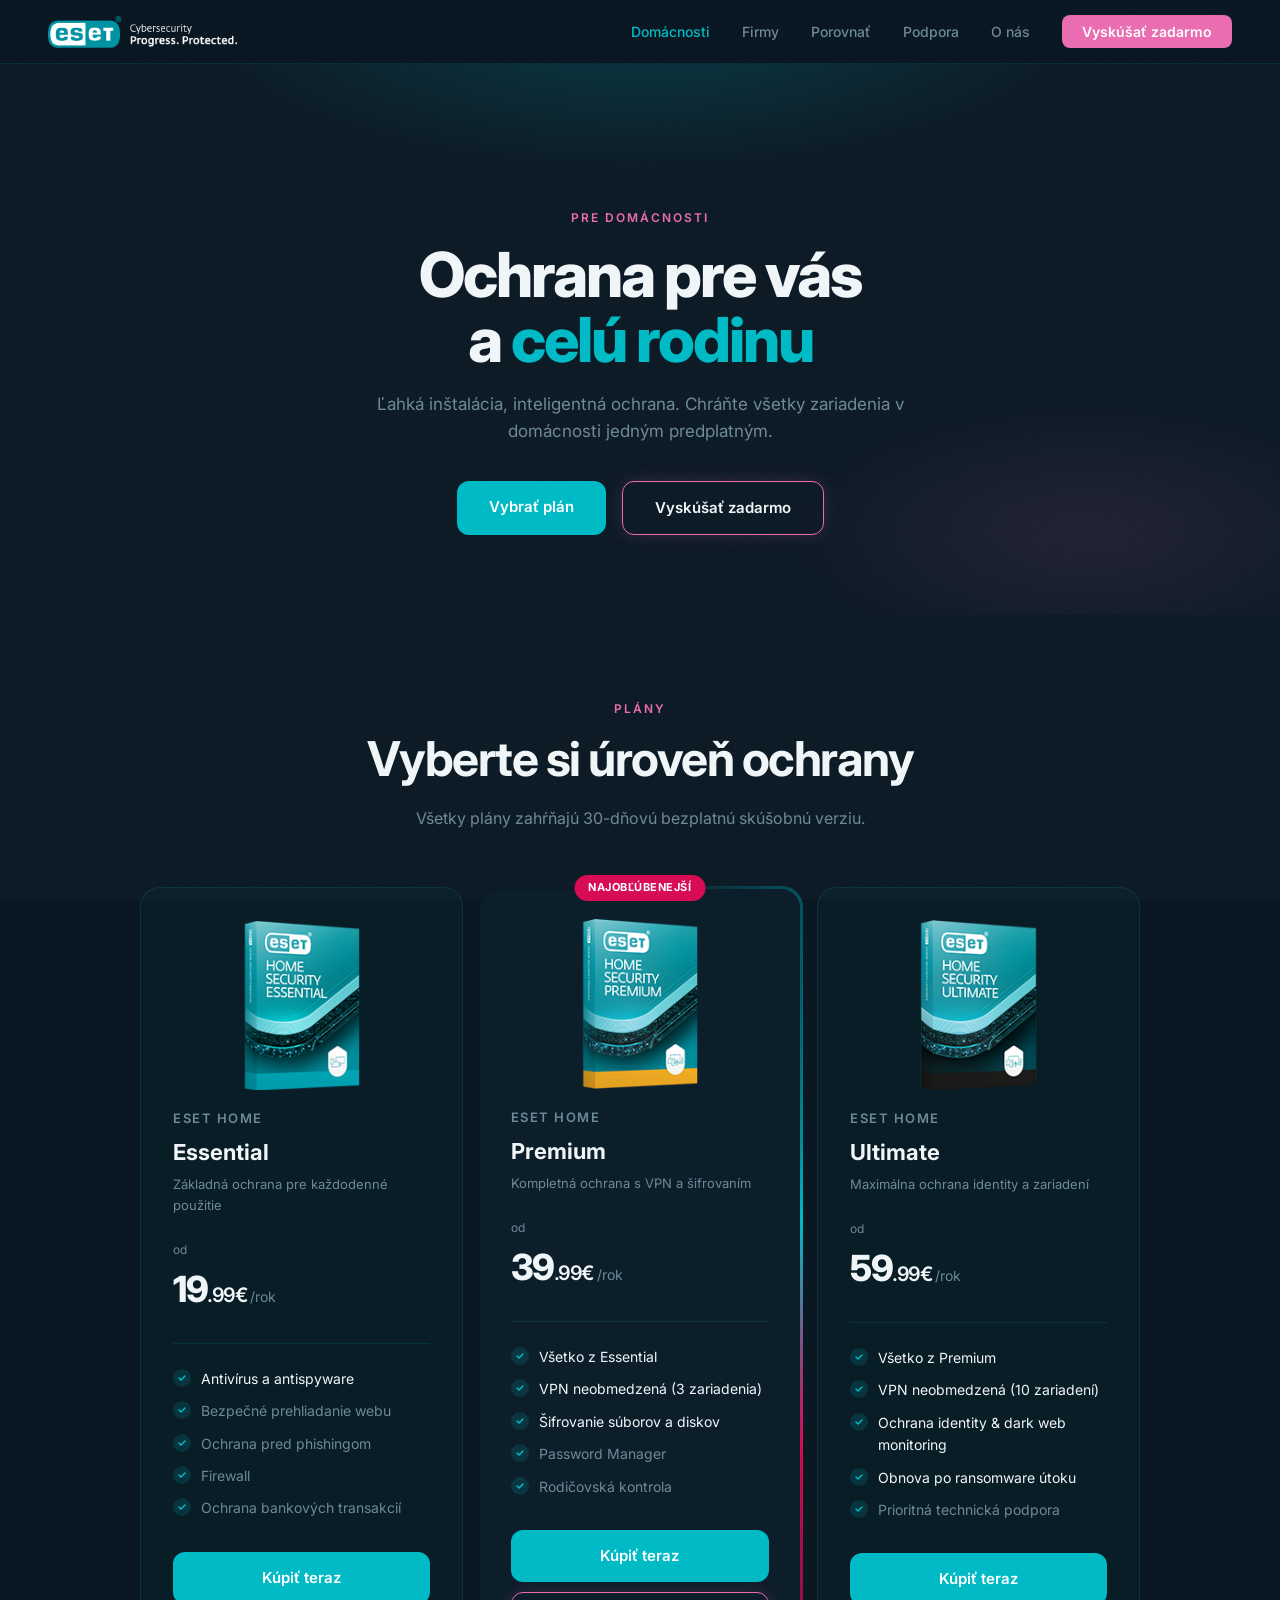
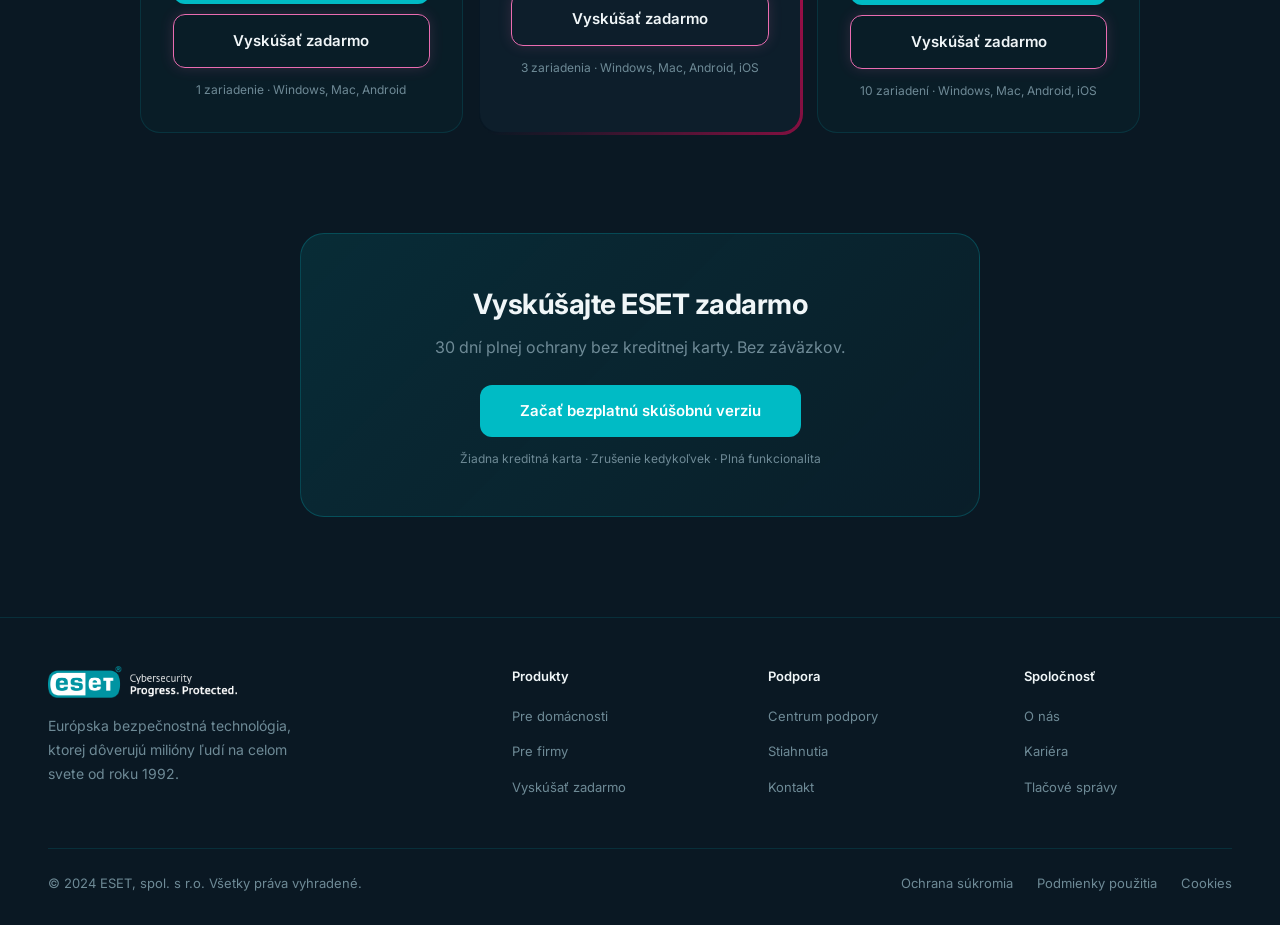
==== commit bfcc108b: "docs: case study + subpage polish for portfolio finalization - New CASE_STUDY.md: problem framing, d" ====
--- a/domacnosti.html
+++ b/domacnosti.html
@@ -3,11 +3,22 @@
 <head>
   <meta charset="UTF-8">
   <meta name="viewport" content="width=device-width, initial-scale=1.0">
-  <title>ESET – Ochrana pre domácnosti</title>
+  <title>ESET — Ochrana pre domácnosti | HOME Security Essential/Premium/Ultimate</title>
+  <meta name="description" content="ESET HOME Security pre rodinu a domácnosť. Antivírus, VPN, parental control, ochrana identity. Vyberte si Essential, Premium alebo Ultimate.">
+  <meta name="theme-color" content="#0A1823">
+  <link rel="canonical" href="https://leumasdam.github.io/eset-segmentation/domacnosti.html">
+  <meta property="og:type" content="website">
+  <meta property="og:locale" content="sk_SK">
+  <meta property="og:title" content="ESET HOME Security — Ochrana pre domácnosti">
+  <meta property="og:description" content="Antivírus pre celú rodinu. Tri úrovne ochrany od 19,99 €/rok.">
+  <link rel="preconnect" href="https://fonts.googleapis.com">
+  <link rel="preconnect" href="https://fonts.gstatic.com" crossorigin>
   <link href="https://fonts.googleapis.com/css2?family=Inter:wght@300;400;500;600;700;800&display=swap" rel="stylesheet">
-  <link rel="stylesheet" href="eset-redesign.css?v=20260508-sub">
+  <link rel="stylesheet" href="eset-redesign.css?v=20260513-fixed100">
 </head>
 <body>
+
+  <a href="#main" class="skip-link">Preskočiť na obsah</a>
 
   <div id="ambient"></div>
 
@@ -18,6 +29,7 @@
     <ul class="nav-links">
       <li><a href="domacnosti.html" style="color:#00BBC5">Domácnosti</a></li>
       <li><a href="firmy.html">Firmy</a></li>
+      <li><a href="porovnat-baliky.html">Porovnať</a></li>
       <li><a href="podpora.html">Podpora</a></li>
       <li><a href="o-nas.html">O nás</a></li>
       <li><a href="vybrat-plan.html" class="nav-cta">Vyskúšať zadarmo</a></li>
@@ -29,13 +41,14 @@
   <ul class="mobile-nav" id="mobileNav">
     <li><a href="domacnosti.html">Domácnosti</a></li>
     <li><a href="firmy.html">Firmy</a></li>
+    <li><a href="porovnat-baliky.html">Porovnať</a></li>
     <li><a href="podpora.html">Podpora</a></li>
     <li><a href="o-nas.html">O nás</a></li>
     <li><a href="vybrat-plan.html" class="nav-cta">Vyskúšať zadarmo</a></li>
   </ul>
 
   <!-- HERO -->
-  <section class="page-hero">
+  <section class="page-hero" id="main" tabindex="-1">
     <div class="page-hero-bg"></div>
     <div class="page-hero-inner">
       <span class="section-label">Pre domácnosti</span>
--- a/eset-redesign.css
+++ b/eset-redesign.css
@@ -284,13 +284,14 @@
     font-size: 14px;
   }
 
-  /* Awards image */
+  /* Awards image — tighter spacing on mobile */
   .hero-badges {
     margin-top: 24px;
     margin-bottom: 22px;
   }
   .hero-badges-img {
-    max-width: 78vw;
+    max-width: 82vw;
+    max-height: 60px;
   }
 
   /* Stats: drop divider, tighter layout */
@@ -418,6 +419,7 @@
 }
 
 
+
 /* Gradientové pozadie hero — vrstvené radiálne gradienty */
 /* ČO ROBÍ: Vytvára farebné svietiace oblasti v hero — tyrkys hore, ružová dole-vľavo */
 /* ČO MÔŽEŠ MENIŤ: opacity (0.28, 0.12, 0.18) — intenzita svitu každej oblasti */
@@ -430,7 +432,9 @@
     radial-gradient(ellipse 50% 50% at 90% 70%, rgba(0, 75, 85, 0.18) 0%, transparent 60%);
 }
 
-/* Transparent-bg cyber render — slow ken-burns zoom */
+/* Transparent-bg cyber render — slow ken-burns zoom.
+   Pozn: na ultra-wide (≥1800px) sa height + transform-origin
+   prepíše v @media bloku vyššie pri .hero. */
 .hero-render {
   position: absolute;
   inset: 0;
@@ -453,6 +457,33 @@
   50%      { transform: translate(0, -40px) scale(1.50); }
 }
 
+/* Ultra-wide (≥1800px): image je position:fixed — drží sa v viewport
+   ako kontinuálny backdrop. Vďaka tomu môže byť MENŠÍ (scale 0.95→1.10)
+   v hero a SÚČASNE viditeľný za .how-section / kartami (extension rieši
+   fixed position, nie scale).
+
+   Trade-off: image je viditeľný aj v ďalších sekciách (trust, products...)
+   keď naň user scrollne. Subtílne (opacity 0.38). Ak je to rušivé, dá sa
+   pridať scroll-driven fade-out. */
+@media (min-width: 1800px) {
+  .hero { clip-path: none; }
+  .hero-render {
+    position: fixed !important;
+    top: 0 !important;
+    left: 0 !important;
+    bottom: auto !important;
+    right: auto !important;
+    width: 100vw !important;
+    height: 100vh !important;
+    z-index: 0;
+    animation: heroRenderZoomLarge 50s ease-in-out infinite;
+  }
+  @keyframes heroRenderZoomLarge {
+    0%, 100% { transform: scale(1.00); }
+    50%      { transform: translate(0, -30px) scale(1.15); }
+  }
+}
+
 
 /* =============================================================================
    6. HERO CANVAS — particle network
@@ -662,9 +693,10 @@
    pozadím — odtiene šedej sa na tmavom pozadí javia ako biele/svetlosivé.
 
    ČO MÔŽEŠ MENIŤ:
-   - .hero-badges-img max-width (560px): šírka pásu odznakov
-   - opacity (0.55): viditeľnosť — zvýš pre výraznejšie odznaky
-   - margin-bottom (40px): medzera pod odznakami pred štatistikami
+   - .hero-badges-img max-width (560px): max šírka pásu odznakov
+   - .hero-badges-img max-height (90px): cap výšky, aby sa pás nikdy
+     nezväčšil ak by parent zúril
+   - aspect-ratio (1298/192): tvrdá ochrana pred deformáciou
 
    PREPOJENÉ PRVKY: <div class="hero-badges"> a <img class="hero-badges-img">
    ============================================================================= */
@@ -693,14 +725,21 @@
 .hero-bottom-bar > * { pointer-events: auto; }
 
 .hero-badges {
+  display: flex;
+  justify-content: center;
   margin-bottom: 0;
+  width: 100%;
+  max-width: 100%;
 }
 
 .hero-badges-img {
-  max-width: 560px;
-  width: 100%;
-  opacity: 0.55;
-  filter: brightness(1.1);
+  display: block;
+  width: auto;
+  height: auto;
+  max-width: min(560px, 90vw);
+  max-height: 90px;
+  object-fit: contain;
+  aspect-ratio: 1298 / 192;
 }
 
 
@@ -1866,6 +1905,7 @@
   align-items: center;
   text-align: center;
 }
+
 
 .how-steps {
   display: flex;
@@ -2115,3 +2155,682 @@
   .page-hero { padding: 110px 20px 60px; }
   .page-hero-title { letter-spacing: -1px; }
 }
+
+/* =============================================================================
+   33. BIZ SELECTOR — interaktívny wizard pre Pre-firmy
+   -----------------------------------------------------------------------------
+   ČO ROBÍ: 3-krokový selector (veľkosť → ochrana → IT) → odporúčaný balík.
+   Logika v JS (v index.html). Rozhranie: .bs-option click = single-select,
+   .bs-chip click = multi-select, .bs-dot navigácia, .bs-step.is-active visible.
+
+   ČO MÔŽEŠ MENIŤ:
+   - .bs-options-3 grid-template-columns: počet stĺpcov (default 3)
+   - .bs-option border-color hover/selected: stav farby
+   - .bs-result background: pozadie výsledkovej karty
+   - .bs-progress max-width: šírka progress baru
+   ============================================================================= */
+.biz-selector {
+  max-width: 760px;
+  margin: 0 auto;
+  padding: 0 8px;
+}
+
+/* Progress dots */
+.bs-progress {
+  display: grid;
+  grid-template-columns: auto 1fr auto 1fr auto 1fr auto;
+  align-items: center;
+  max-width: 480px;
+  margin: 0 auto 6px;
+}
+.bs-dot {
+  width: 32px; height: 32px;
+  border-radius: 50%;
+  border: 1.5px solid var(--border);
+  background: rgba(10, 24, 35, 0.6);
+  color: var(--text-muted);
+  font: 600 13px/1 'Inter', sans-serif;
+  display: flex; align-items: center; justify-content: center;
+  cursor: pointer;
+  transition: border-color 0.25s, background 0.25s, color 0.25s, transform 0.25s;
+}
+.bs-dot:hover { border-color: rgba(0, 187, 197, 0.5); }
+.bs-dot.is-active {
+  border-color: var(--teal-bright);
+  color: var(--teal-bright);
+  background: rgba(0, 187, 197, 0.12);
+  transform: scale(1.08);
+  box-shadow: 0 0 0 4px rgba(0, 187, 197, 0.12);
+}
+.bs-dot.is-done {
+  border-color: var(--teal-bright);
+  background: var(--teal-bright);
+  color: var(--dark);
+}
+.bs-dot.is-done span { font-size: 0; }
+.bs-dot.is-done span::before {
+  content: "✓";
+  font-size: 14px;
+}
+.bs-dot-result.is-active { color: var(--orange); border-color: var(--orange); background: rgba(254, 170, 58, 0.12); box-shadow: 0 0 0 4px rgba(254,170,58,0.12); }
+.bs-line {
+  height: 1.5px;
+  background: var(--border);
+  margin: 0 6px;
+  transition: background 0.25s;
+}
+.bs-progress-labels {
+  display: grid;
+  grid-template-columns: repeat(4, 1fr);
+  max-width: 480px;
+  margin: 0 auto 32px;
+  font: 500 11px/1 'Inter', sans-serif;
+  color: var(--text-muted);
+  letter-spacing: 0.04em;
+  text-transform: uppercase;
+  text-align: center;
+}
+
+/* Step container */
+.bs-step {
+  display: none;
+  animation: bs-fade 0.35s ease-out;
+}
+.bs-step.is-active { display: block; }
+@keyframes bs-fade {
+  from { opacity: 0; transform: translateY(6px); }
+  to   { opacity: 1; transform: none; }
+}
+
+.bs-eyebrow {
+  font: 700 11px/1 'Inter', sans-serif;
+  letter-spacing: 0.12em;
+  color: var(--crimson-light);
+  text-align: center;
+  margin-bottom: 10px;
+}
+.bs-title {
+  text-align: center;
+  font-size: 26px;
+  font-weight: 700;
+  letter-spacing: -0.5px;
+  margin: 0 0 8px;
+}
+.bs-hint {
+  text-align: center;
+  color: var(--text-muted);
+  font-size: 14px;
+  margin: 0 0 28px;
+}
+
+/* Options grid (single-select cards) */
+.bs-options {
+  display: grid;
+  gap: 12px;
+}
+.bs-options-3 { grid-template-columns: repeat(3, 1fr); }
+
+.bs-option {
+  background: rgba(10, 24, 35, 0.55);
+  backdrop-filter: blur(20px) saturate(160%);
+  -webkit-backdrop-filter: blur(20px) saturate(160%);
+  border: 1.5px solid var(--border);
+  border-radius: 14px;
+  padding: 22px 16px;
+  text-align: center;
+  cursor: pointer;
+  display: flex;
+  flex-direction: column;
+  gap: 4px;
+  transition: border-color 0.25s, background 0.25s, transform 0.2s;
+  font-family: 'Inter', sans-serif;
+  color: var(--text);
+  position: relative;
+}
+.bs-option:hover {
+  border-color: rgba(0, 187, 197, 0.5);
+  background: rgba(0, 75, 85, 0.4);
+  transform: translateY(-2px);
+}
+.bs-option.is-selected {
+  border-color: var(--teal-bright);
+  background: rgba(0, 187, 197, 0.14);
+  box-shadow: 0 0 0 1.5px var(--teal-bright) inset;
+}
+.bs-option.is-selected::after {
+  content: "✓";
+  position: absolute;
+  top: 8px; right: 10px;
+  width: 20px; height: 20px;
+  border-radius: 50%;
+  background: var(--teal-bright);
+  color: var(--dark);
+  font-size: 12px;
+  font-weight: 700;
+  display: flex; align-items: center; justify-content: center;
+}
+.bs-opt-head {
+  font-size: 22px;
+  font-weight: 700;
+  letter-spacing: -0.5px;
+}
+.bs-opt-sub {
+  font-size: 12px;
+  color: var(--text-muted);
+  font-weight: 500;
+}
+.bs-opt-desc {
+  font-size: 13px;
+  color: var(--text-muted);
+  margin-top: 6px;
+}
+
+/* Chips (multi-select) */
+.bs-chips {
+  display: flex;
+  flex-wrap: wrap;
+  gap: 10px;
+  justify-content: center;
+  margin-bottom: 28px;
+}
+.bs-chip {
+  background: rgba(10, 24, 35, 0.55);
+  border: 1.5px solid var(--border);
+  border-radius: 999px;
+  padding: 10px 18px;
+  font: 500 14px/1.2 'Inter', sans-serif;
+  color: var(--text);
+  cursor: pointer;
+  transition: border-color 0.25s, background 0.25s, transform 0.2s;
+  display: inline-flex;
+  align-items: center;
+  gap: 8px;
+}
+.bs-chip:hover { border-color: rgba(0, 187, 197, 0.5); transform: translateY(-1px); }
+.bs-chip.is-selected {
+  border-color: var(--teal-bright);
+  background: rgba(0, 187, 197, 0.16);
+  color: #fff;
+}
+.bs-chip.is-selected::before {
+  content: "✓";
+  width: 16px; height: 16px;
+  border-radius: 50%;
+  background: var(--teal-bright);
+  color: var(--dark);
+  font-size: 10px;
+  font-weight: 700;
+  display: flex; align-items: center; justify-content: center;
+}
+.bs-chip.is-locked {
+  cursor: default;
+  opacity: 0.85;
+}
+.bs-chip-meta {
+  font-size: 11px;
+  color: var(--text-muted);
+  text-transform: uppercase;
+  letter-spacing: 0.06em;
+  margin-left: 4px;
+}
+
+/* Step actions (back / next) */
+.bs-actions {
+  display: flex;
+  justify-content: center;
+  gap: 12px;
+  margin-top: 8px;
+}
+.bs-back, .bs-next {
+  font-family: 'Inter', sans-serif;
+  font-weight: 600;
+  font-size: 14px;
+  border-radius: 10px;
+  padding: 12px 22px;
+  cursor: pointer;
+  transition: background 0.25s, border-color 0.25s, transform 0.2s;
+}
+.bs-back {
+  background: transparent;
+  color: var(--text-muted);
+  border: 1px solid var(--border);
+}
+.bs-back:hover { border-color: var(--text-muted); color: var(--text); }
+.bs-next {
+  background: var(--teal-bright);
+  color: var(--dark);
+  border: 1px solid var(--teal-bright);
+}
+.bs-next:hover { transform: translateY(-1px); box-shadow: 0 8px 20px rgba(0, 187, 197, 0.35); }
+
+/* Result card */
+.bs-step-result.is-active { display: block; }
+.bs-result {
+  position: relative;
+  background: linear-gradient(180deg, rgba(0, 187, 197, 0.10) 0%, rgba(10, 24, 35, 0.7) 100%);
+  border: 1.5px solid rgba(0, 187, 197, 0.4);
+  border-radius: 20px;
+  padding: 36px 32px 28px;
+  backdrop-filter: blur(20px) saturate(160%);
+  -webkit-backdrop-filter: blur(20px) saturate(160%);
+  text-align: center;
+  box-shadow: 0 20px 60px rgba(0, 0, 0, 0.35), 0 0 0 1px rgba(0,187,197,0.15) inset;
+}
+.bs-result-eyebrow {
+  font: 700 12px/1 'Inter', sans-serif;
+  letter-spacing: 0.16em;
+  color: var(--orange);
+  margin-bottom: 14px;
+  text-transform: uppercase;
+}
+.bs-result-title {
+  font-size: 30px;
+  font-weight: 800;
+  letter-spacing: -1px;
+  margin: 0 0 10px;
+}
+.bs-result-price {
+  font-size: 15px;
+  color: var(--text-muted);
+  margin-bottom: 16px;
+}
+.bs-result-price strong {
+  color: var(--teal-bright);
+  font-weight: 700;
+  font-size: 18px;
+}
+.bs-result-desc {
+  color: var(--text-muted);
+  max-width: 500px;
+  margin: 0 auto 20px;
+  font-size: 15px;
+  line-height: 1.6;
+}
+.bs-result-features {
+  list-style: none;
+  padding: 0;
+  margin: 0 auto 24px;
+  max-width: 460px;
+  display: grid;
+  gap: 8px;
+  text-align: left;
+}
+.bs-result-features li {
+  position: relative;
+  padding-left: 26px;
+  font-size: 14px;
+  color: var(--text);
+}
+.bs-result-features li::before {
+  content: "";
+  position: absolute;
+  left: 0; top: 4px;
+  width: 16px; height: 16px;
+  border-radius: 50%;
+  background: var(--teal-bright);
+  -webkit-mask: url("data:image/svg+xml;utf8,<svg xmlns='http://www.w3.org/2000/svg' viewBox='0 0 16 16'><path fill='black' d='M6.5 11L3 7.5l1-1 2.5 2.5L12 3.5l1 1z'/></svg>") center/12px no-repeat;
+          mask: url("data:image/svg+xml;utf8,<svg xmlns='http://www.w3.org/2000/svg' viewBox='0 0 16 16'><path fill='black' d='M6.5 11L3 7.5l1-1 2.5 2.5L12 3.5l1 1z'/></svg>") center/12px no-repeat;
+}
+.bs-result-ctas {
+  display: flex;
+  gap: 12px;
+  justify-content: center;
+  margin-bottom: 22px;
+}
+.bs-result-ctas .btn-primary,
+.bs-result-ctas .btn-secondary {
+  width: auto;
+  padding: 14px 28px;
+  margin-top: 0;
+}
+.bs-result-alts {
+  font-size: 13px;
+  color: var(--text-muted);
+  display: flex;
+  gap: 8px;
+  align-items: center;
+  justify-content: center;
+  flex-wrap: wrap;
+  padding-top: 18px;
+  border-top: 1px solid var(--border);
+}
+.bs-alts-label { font-weight: 600; }
+.bs-compare-link {
+  color: var(--teal-bright);
+  text-decoration: none;
+  font-weight: 600;
+  margin-left: 6px;
+}
+.bs-compare-link:hover { text-decoration: underline; }
+.bs-restart {
+  display: block;
+  margin: 18px auto 0;
+  background: transparent;
+  border: none;
+  color: var(--text-muted);
+  font-family: 'Inter', sans-serif;
+  font-size: 13px;
+  cursor: pointer;
+  padding: 6px 12px;
+}
+.bs-restart:hover { color: var(--text); }
+
+/* Mobile */
+@media (max-width: 720px) {
+  .bs-options-3 { grid-template-columns: 1fr; }
+  .bs-title { font-size: 22px; }
+  .bs-result { padding: 28px 18px 22px; }
+  .bs-result-title { font-size: 24px; }
+  .bs-result-ctas { flex-direction: column; }
+  .bs-result-ctas .btn-primary,
+  .bs-result-ctas .btn-secondary { width: 100%; }
+  .bs-progress { max-width: 360px; }
+  .bs-progress-labels { font-size: 10px; }
+}
+
+/* =============================================================================
+   33b. A11Y — skip-link + focus-visible ringy
+   ============================================================================= */
+.skip-link {
+  position: absolute;
+  top: -40px;
+  left: 12px;
+  z-index: 9999;
+  background: var(--teal-bright);
+  color: var(--dark);
+  padding: 10px 16px;
+  border-radius: 8px;
+  font: 700 14px/1 'Inter', sans-serif;
+  text-decoration: none;
+  transition: top 0.2s ease-out;
+}
+.skip-link:focus {
+  top: 12px;
+  outline: 3px solid var(--orange);
+  outline-offset: 2px;
+}
+
+/* Globálny focus-visible ring — viditeľný len pri keyboard navigácii.
+   Nikdy nepriraďujem border-radius (zmenil by tvar elementu) — outline
+   v moderných prehliadačoch automaticky kopíruje radius elementu. */
+*:focus { outline: none; }
+:focus-visible {
+  outline: 2px solid var(--teal-bright);
+  outline-offset: 2px;
+}
+input:focus-visible,
+select:focus-visible,
+textarea:focus-visible { outline-offset: 0; }
+
+/* Hidden but readable for screen readers */
+.sr-only {
+  position: absolute;
+  width: 1px; height: 1px;
+  padding: 0; margin: -1px;
+  overflow: hidden;
+  clip: rect(0,0,0,0);
+  white-space: nowrap;
+  border: 0;
+}
+
+/* =============================================================================
+   34. MODAL — kontaktný modal (zdieľaný cez data-open-contact)
+   ============================================================================= */
+.modal-backdrop {
+  position: fixed;
+  inset: 0;
+  z-index: 1000;
+  background: rgba(5, 12, 20, 0.72);
+  backdrop-filter: blur(8px);
+  -webkit-backdrop-filter: blur(8px);
+  display: flex;
+  align-items: center;
+  justify-content: center;
+  padding: 20px;
+  animation: modalFadeIn 0.2s ease-out;
+}
+.modal-backdrop[hidden] { display: none; }
+@keyframes modalFadeIn { from { opacity: 0; } to { opacity: 1; } }
+
+.modal {
+  width: 100%;
+  max-width: 540px;
+  background: linear-gradient(180deg, rgba(0, 187, 197, 0.06) 0%, rgba(10, 24, 35, 0.96) 100%);
+  border: 1px solid rgba(0, 187, 197, 0.3);
+  border-radius: 20px;
+  padding: 36px 32px 28px;
+  position: relative;
+  max-height: 90vh;
+  overflow-y: auto;
+  box-shadow: 0 30px 80px rgba(0, 0, 0, 0.5);
+  animation: modalSlideIn 0.25s ease-out;
+}
+@keyframes modalSlideIn {
+  from { transform: translateY(20px); opacity: 0; }
+  to   { transform: none; opacity: 1; }
+}
+.modal-close {
+  position: absolute;
+  top: 14px; right: 14px;
+  width: 32px; height: 32px;
+  border-radius: 50%;
+  background: rgba(255, 255, 255, 0.05);
+  border: 1px solid var(--border);
+  color: var(--text-muted);
+  font-size: 20px;
+  line-height: 1;
+  cursor: pointer;
+  transition: background 0.2s, color 0.2s;
+}
+.modal-close:hover { background: rgba(255, 255, 255, 0.1); color: var(--text); }
+
+.modal-eyebrow {
+  font: 700 11px/1 'Inter', sans-serif;
+  letter-spacing: 0.16em;
+  color: var(--teal-bright);
+  text-transform: uppercase;
+  margin-bottom: 10px;
+}
+.modal h3 {
+  font-size: 24px;
+  font-weight: 700;
+  letter-spacing: -0.5px;
+  margin: 0 0 8px;
+}
+.modal-lead {
+  color: var(--text-muted);
+  font-size: 14px;
+  margin: 0 0 24px;
+  line-height: 1.55;
+}
+
+.modal-form {
+  display: grid;
+  gap: 14px;
+}
+.mf-row {
+  display: grid;
+  grid-template-columns: 1fr 1fr;
+  gap: 14px;
+}
+.mf-field { display: flex; flex-direction: column; gap: 6px; }
+.mf-label {
+  font: 600 12px/1 'Inter', sans-serif;
+  color: var(--text-muted);
+  letter-spacing: 0.02em;
+}
+.mf-field input,
+.mf-field select,
+.mf-field textarea {
+  background: rgba(10, 24, 35, 0.6);
+  border: 1px solid var(--border);
+  border-radius: 10px;
+  padding: 11px 14px;
+  color: var(--text);
+  font: 400 14px/1.4 'Inter', sans-serif;
+  transition: border-color 0.2s, background 0.2s;
+}
+.mf-field input:focus,
+.mf-field select:focus,
+.mf-field textarea:focus {
+  outline: none;
+  border-color: var(--teal-bright);
+  background: rgba(0, 187, 197, 0.06);
+}
+.mf-field textarea { resize: vertical; min-height: 70px; font-family: inherit; }
+
+.modal-form.is-validated input:invalid,
+.modal-form.is-validated select:invalid,
+.modal-form.is-validated textarea:invalid {
+  border-color: var(--crimson);
+  background: rgba(216, 11, 85, 0.06);
+}
+
+.mf-submit {
+  background: var(--teal-bright);
+  color: var(--dark);
+  border: 0;
+  border-radius: 10px;
+  padding: 13px 20px;
+  font: 700 14px/1 'Inter', sans-serif;
+  cursor: pointer;
+  transition: background 0.2s, transform 0.2s, box-shadow 0.2s;
+  margin-top: 4px;
+}
+.mf-submit:hover {
+  background: var(--teal-light);
+  transform: translateY(-1px);
+  box-shadow: 0 8px 22px rgba(0, 187, 197, 0.32);
+}
+.mf-disclaimer {
+  font-size: 11px;
+  color: var(--text-muted);
+  text-align: center;
+  margin: 8px 0 0;
+  line-height: 1.5;
+}
+
+.modal-success {
+  text-align: center;
+  padding: 16px 0 8px;
+}
+.modal-success[hidden] { display: none; }
+.ms-icon {
+  width: 56px; height: 56px;
+  border-radius: 50%;
+  background: var(--teal-bright);
+  color: var(--dark);
+  font-size: 30px;
+  font-weight: 800;
+  display: flex; align-items: center; justify-content: center;
+  margin: 0 auto 18px;
+  box-shadow: 0 0 0 6px rgba(0, 187, 197, 0.15);
+}
+.modal-success h4 {
+  font-size: 22px;
+  font-weight: 700;
+  margin: 0 0 8px;
+  letter-spacing: -0.4px;
+}
+.modal-success p {
+  color: var(--text-muted);
+  font-size: 14px;
+  margin: 0 0 20px;
+  line-height: 1.55;
+}
+
+@media (max-width: 540px) {
+  .mf-row { grid-template-columns: 1fr; }
+  .modal { padding: 28px 22px 22px; }
+}
+
+/* =============================================================================
+   35. DEBUG — yellow outline + class label on containers
+   Použitie: pridaj triedu "debug-outline" na <body> v index.html.
+   Vypnutie: odstráň triedu z <body>. Celá sekcia sa dá bezpečne zmazať.
+   ============================================================================= */
+body.debug-outline .navbar,
+body.debug-outline .hero,
+body.debug-outline .hero-inner,
+body.debug-outline .hero-bottom-bar,
+body.debug-outline .how-section,
+body.debug-outline .switcher-section,
+body.debug-outline .products-section,
+body.debug-outline .cards-grid,
+body.debug-outline .product-card,
+body.debug-outline .business-guide,
+body.debug-outline .guide-header,
+body.debug-outline .guide-steps,
+body.debug-outline .guide-step,
+body.debug-outline .guide-ctas,
+body.debug-outline .trust-section,
+body.debug-outline .trust-inner,
+body.debug-outline .trust-grid,
+body.debug-outline .trust-item,
+body.debug-outline .review-cards,
+body.debug-outline .review-card,
+body.debug-outline .trial-section,
+body.debug-outline .footer {
+  outline: 2px dashed #ffd400 !important;
+  outline-offset: -2px;
+  position: relative;
+}
+
+body.debug-outline .navbar::after,
+body.debug-outline .hero::after,
+body.debug-outline .hero-inner::after,
+body.debug-outline .hero-bottom-bar::after,
+body.debug-outline .how-section::after,
+body.debug-outline .switcher-section::after,
+body.debug-outline .products-section::after,
+body.debug-outline .cards-grid::after,
+body.debug-outline .product-card::after,
+body.debug-outline .business-guide::after,
+body.debug-outline .guide-header::after,
+body.debug-outline .guide-steps::after,
+body.debug-outline .guide-step::after,
+body.debug-outline .guide-ctas::after,
+body.debug-outline .trust-section::after,
+body.debug-outline .trust-inner::after,
+body.debug-outline .trust-grid::after,
+body.debug-outline .trust-item::after,
+body.debug-outline .review-cards::after,
+body.debug-outline .review-card::after,
+body.debug-outline .trial-section::after,
+body.debug-outline .footer::after {
+  position: absolute;
+  top: 0;
+  left: 0;
+  padding: 2px 6px;
+  font: 600 10px/1.2 "Inter", system-ui, sans-serif;
+  letter-spacing: 0.04em;
+  color: #1a1300;
+  background: #ffd400;
+  z-index: 9999;
+  pointer-events: none;
+  border-radius: 0 0 4px 0;
+  white-space: nowrap;
+}
+
+body.debug-outline .navbar::after          { content: ".navbar"; }
+body.debug-outline .hero::after            { content: ".hero"; }
+body.debug-outline .hero-inner::after      { content: ".hero-inner"; }
+body.debug-outline .hero-bottom-bar::after { content: ".hero-bottom-bar"; }
+body.debug-outline .how-section::after     { content: ".how-section"; }
+body.debug-outline .switcher-section::after{ content: ".switcher-section"; }
+body.debug-outline .products-section::after{ content: ".products-section"; }
+body.debug-outline .cards-grid::after      { content: ".cards-grid"; }
+body.debug-outline .product-card::after    { content: ".product-card"; }
+body.debug-outline .business-guide::after  { content: ".business-guide"; }
+body.debug-outline .guide-header::after    { content: ".guide-header"; }
+body.debug-outline .guide-steps::after     { content: ".guide-steps"; }
+body.debug-outline .guide-step::after      { content: ".guide-step"; }
+body.debug-outline .guide-ctas::after      { content: ".guide-ctas"; }
+body.debug-outline .trust-section::after   { content: ".trust-section"; }
+body.debug-outline .trust-inner::after     { content: ".trust-inner"; }
+body.debug-outline .trust-grid::after      { content: ".trust-grid"; }
+body.debug-outline .trust-item::after      { content: ".trust-item"; }
+body.debug-outline .review-cards::after    { content: ".review-cards"; }
+body.debug-outline .review-card::after     { content: ".review-card"; }
+body.debug-outline .trial-section::after   { content: ".trial-section"; }
+body.debug-outline .footer::after          { content: ".footer"; }
